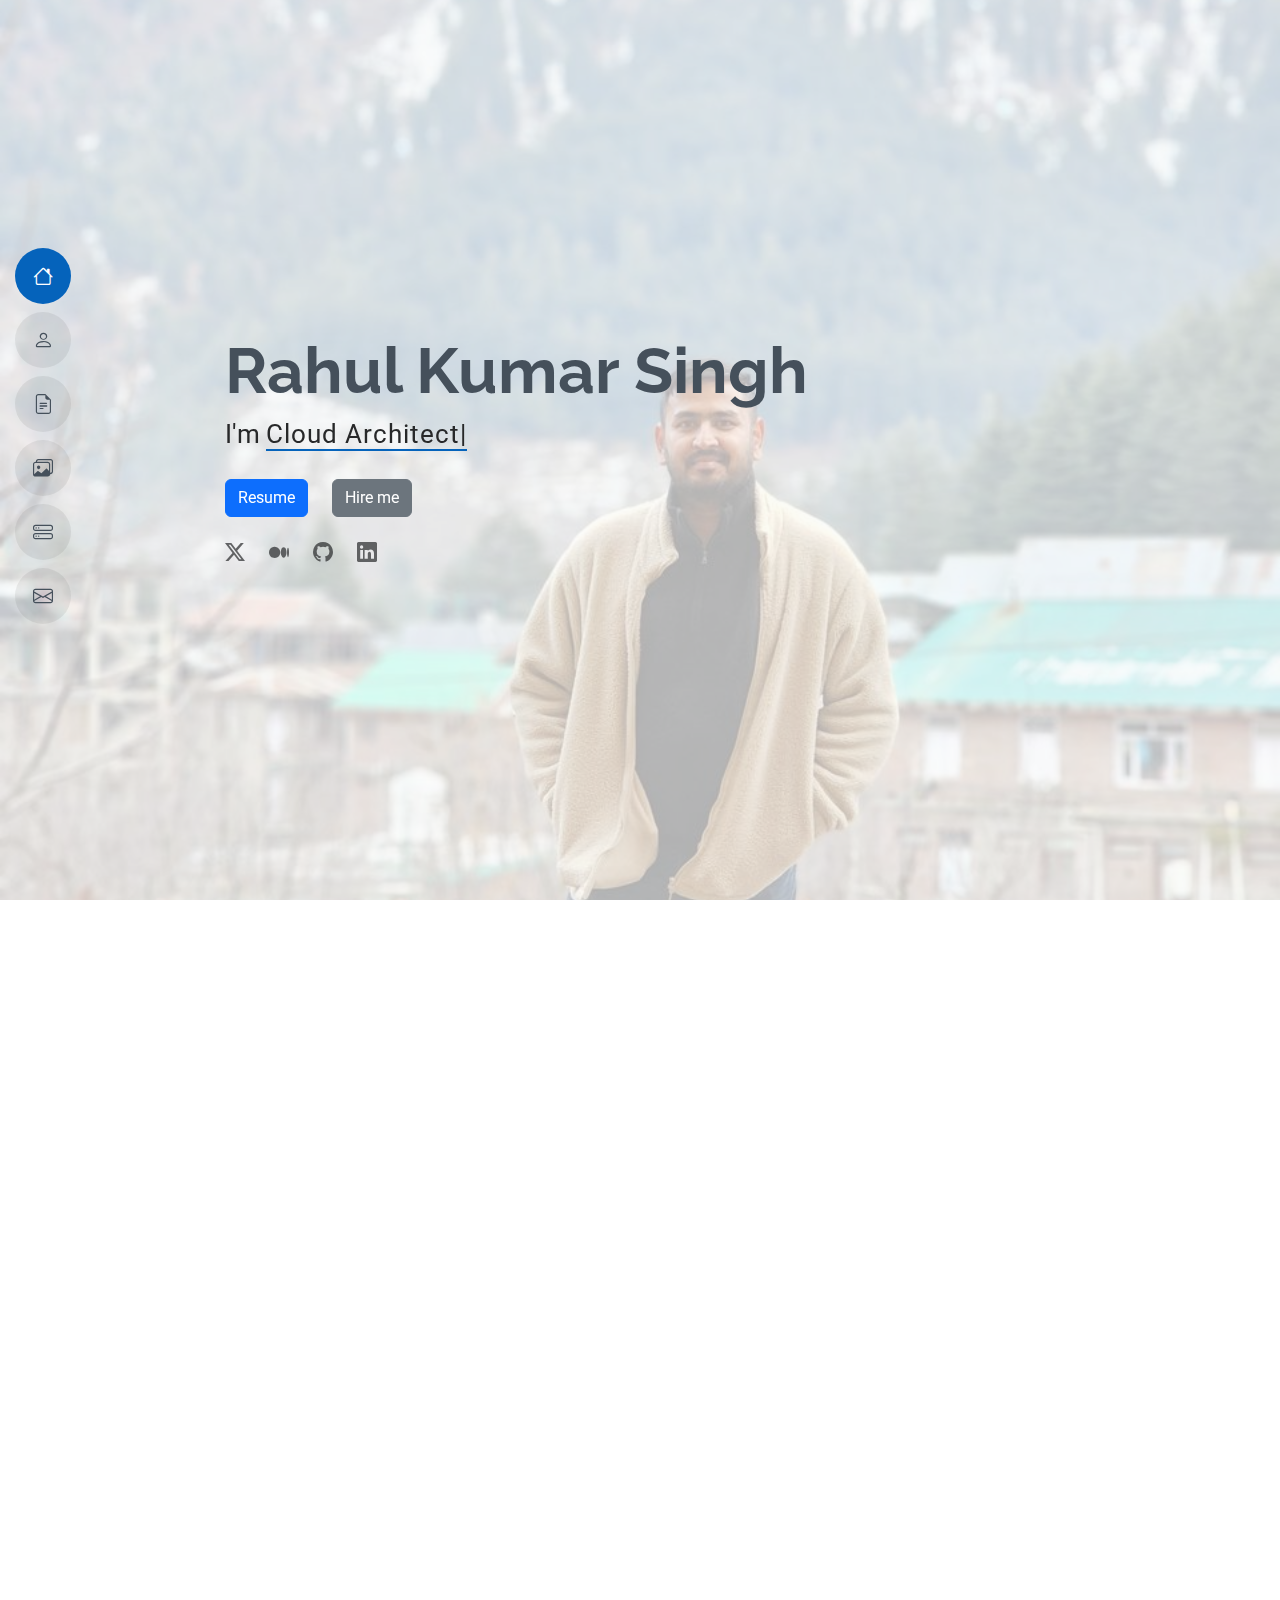
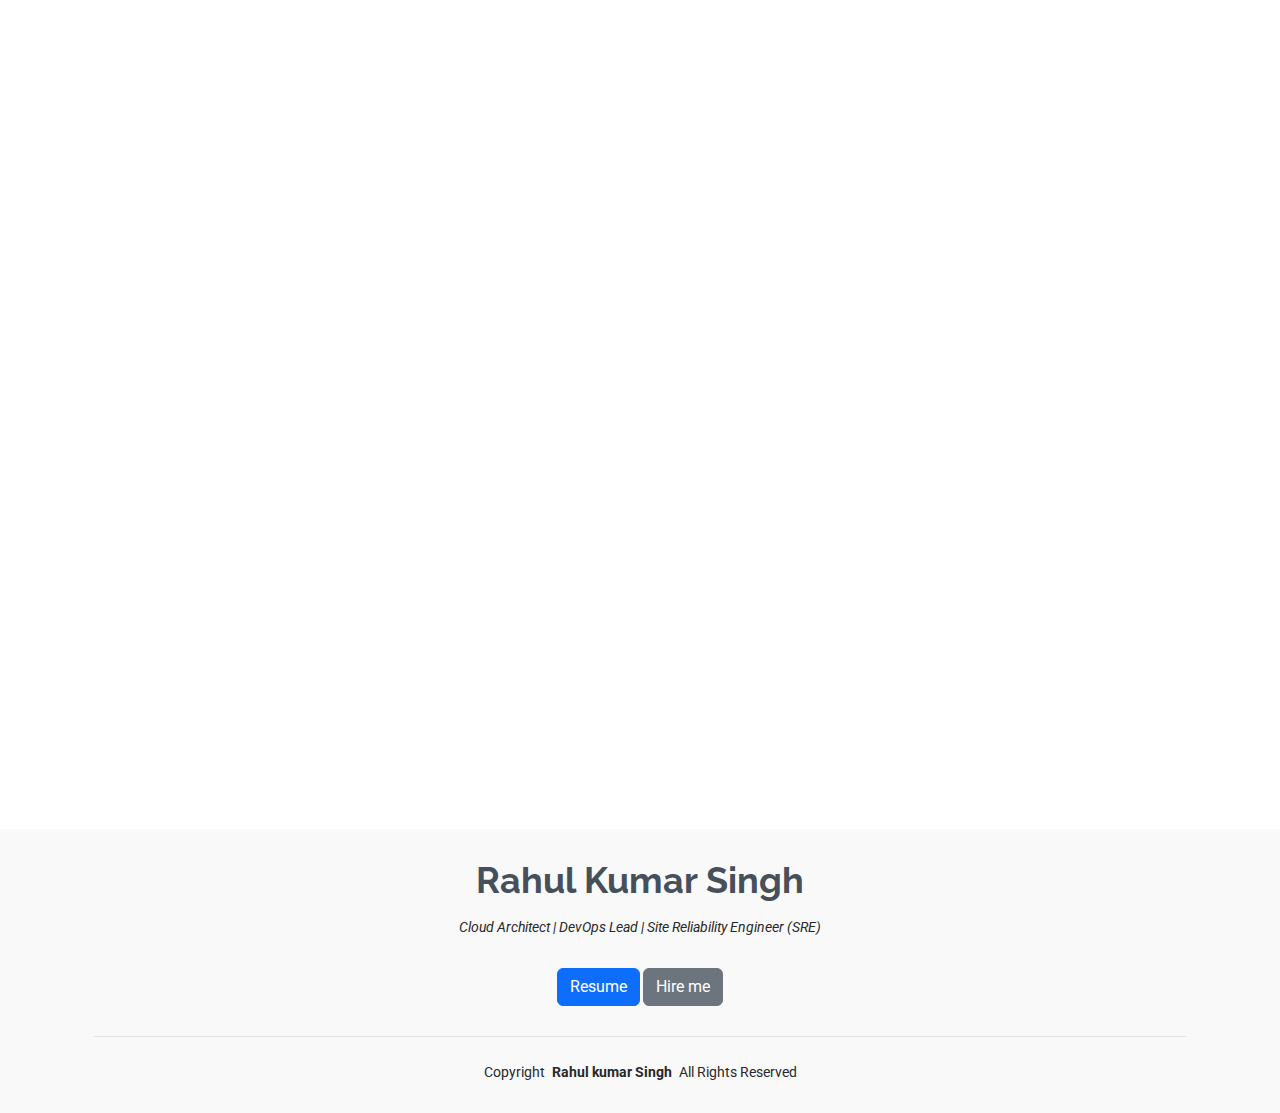
==== index.html @ 4ca7343c "updated the wallpaper picture" ====
<!DOCTYPE html>
<html lang="en">

<head>
  <meta charset="utf-8">
  <meta content="width=device-width, initial-scale=1.0" name="viewport">
  <title>Rahul Kumar Singh</title>
  <meta content="" name="description">
  <meta content="" name="keywords">

  <!-- Favicons -->
  <link href="assets/img/favicon.png" rel="icon">
  <link href="assets/img/apple-touch-icon.png" rel="apple-touch-icon">

  <!-- Fonts -->
  <link href="https://fonts.googleapis.com" rel="preconnect">
  <link href="https://fonts.gstatic.com" rel="preconnect" crossorigin>
  <link href="https://fonts.googleapis.com/css2?family=Roboto:ital,wght@0,100;0,300;0,400;0,500;0,700;0,900;1,100;1,300;1,400;1,500;1,700;1,900&family=Poppins:ital,wght@0,100;0,200;0,300;0,400;0,500;0,600;0,700;0,800;0,900;1,100;1,200;1,300;1,400;1,500;1,600;1,700;1,800;1,900&family=Raleway:ital,wght@0,100;0,200;0,300;0,400;0,500;0,600;0,700;0,800;0,900;1,100;1,200;1,300;1,400;1,500;1,600;1,700;1,800;1,900&display=swap" rel="stylesheet">

  <!-- Vendor CSS Files -->
  <link href="assets/vendor/bootstrap/css/bootstrap.min.css" rel="stylesheet">
  <link href="assets/vendor/bootstrap-icons/bootstrap-icons.css" rel="stylesheet">
  <link href="assets/vendor/aos/aos.css" rel="stylesheet">
  <link href="assets/vendor/glightbox/css/glightbox.min.css" rel="stylesheet">
  <link href="assets/vendor/swiper/swiper-bundle.min.css" rel="stylesheet">

  <!-- Main CSS File -->
  <link href="assets/css/main.css" rel="stylesheet">

  <!-- =======================================================
  * Template Name: MyResume
  * Template URL: https://bootstrapmade.com/free-html-bootstrap-template-my-resume/
  * Updated: Jun 29 2024 with Bootstrap v5.3.3
  * Author: BootstrapMade.com
  * License: https://bootstrapmade.com/license/
  ======================================================== -->
</head>

<body class="index-page">

  <header id="header" class="header d-flex flex-column justify-content-center">

    <i class="header-toggle d-xl-none bi bi-list"></i>

    <nav id="navmenu" class="navmenu">
      <ul>
        <li><a href="#hero" class="active"><i class="bi bi-house navicon"></i><span>Home</span></a></li>
        <li><a href="#about"><i class="bi bi-person navicon"></i><span>About</span></a></li>
        <li><a href="#resume"><i class="bi bi-file-earmark-text navicon"></i><span>Resume</span></a></li>
        <li><a href="#portfolio"><i class="bi bi-images navicon"></i><span>Portfolio</span></a></li>
        <li><a href="#services"><i class="bi bi-hdd-stack navicon"></i><span>Services</span></a></li>
        <li><a href="#contact"><i class="bi bi-envelope navicon"></i><span>Contact</span></a></li>
      </ul>
    </nav>

  </header>

  <main class="main">

    <!-- Hero Section -->
    <section id="hero" class="hero section light-background">

      <img src="assets/img/mountain_rahul.jpeg" alt="">

      <div class="container" data-aos="zoom-out">
        <div class="row justify-content-center">
          <div class="col-lg-9">
            <h2>Rahul Kumar Singh</h2>
            <p>I'm <span class="typed" data-typed-items="Cloud Architect, DevOps Lead, Site Reliability Engineer (SRE)">Cloud Architect</span><span class="typed-cursor typed-cursor--blink" aria-hidden="true"></span></p>
            <div class="social-links">
              <a href="#"><button type="button" class="btn btn-primary">Resume</button></a>
              <a href="#"><button type="button" class="btn btn-secondary">Hire me</button></a>
            </div>
            <div class="social-links">
              <a href="https://x.com/rahul_singh1807" target="_blank"><i class="bi bi-twitter-x"></i></a>
              <a href="https://medium.com/@rahulvatsya" target="_blank"><i class="bi bi-medium"></i></a>
              <a href="https://github.com/Rahulks1807" target="_blank"><i class="bi bi-github"></i></a>
              <a href="https://www.linkedin.com/in/rahulvatsya/" target="_blank"><i class="bi bi-linkedin"></i></a>
            </div>
          </div>
        </div>
      </div>

    </section><!-- /Hero Section -->

    <!-- About Section -->
    <section id="about" class="about section">

      <!-- Section Title -->
      <div class="container section-title" data-aos="fade-up">
        <h2>About</h2>
      </div><!-- End Section Title -->

      <div class="container" data-aos="fade-up" data-aos-delay="100">
        <div class="row gy-4 justify-content-center">
          <div class="col-lg-4">
            <img src="assets/img/professional_rahul.jpeg" class="img-fluid" alt="">
          </div>
          <div class="col-lg-8 content">
            <p class="fst-italic py-3 contentDiv">
              An 10+ year cloud infrastructure specialist passionate about architecting scalable, secure systems across AWS, GCP, and Azure. From automating multi-cloud deployments with Terraform to orchestrating Kubernetes migrations, I thrive on turning complex challenges into cost-optimized, high-availability solutions. Certified in Google Cloud and HashiCorp technologies, I bridge DevOps practices with business outcomes—whether slashing operational costs by 30% or mentoring teams to adopt SRE principles. Off the keyboard, I’m either trekking Himalayan trails or hunting for the perfect cup of masala chai.
            </p>
          </div>
        </div>

      </div>

    </section><!-- /About Section -->

    <!-- Skills Section -->
    <section id="skills" class="skills section">

      <!-- Section Title -->
      <div class="container section-title" data-aos="fade-up">
        <h2>Skills</h2>
        <p>Necessitatibus eius consequatur ex aliquid fuga eum quidem sint consectetur velit</p>
      </div><!-- End Section Title -->

      <div class="container" data-aos="fade-up" data-aos-delay="100">

        <div class="row skills-content skills-animation">

          <div class="col-lg-6">

            <div class="progress">
              <span class="skill"><span>HTML</span> <i class="val">100%</i></span>
              <div class="progress-bar-wrap">
                <div class="progress-bar" role="progressbar" aria-valuenow="100" aria-valuemin="0" aria-valuemax="100"></div>
              </div>
            </div><!-- End Skills Item -->

            <div class="progress">
              <span class="skill"><span>CSS</span> <i class="val">90%</i></span>
              <div class="progress-bar-wrap">
                <div class="progress-bar" role="progressbar" aria-valuenow="90" aria-valuemin="0" aria-valuemax="100"></div>
              </div>
            </div><!-- End Skills Item -->

            <div class="progress">
              <span class="skill"><span>JavaScript</span> <i class="val">75%</i></span>
              <div class="progress-bar-wrap">
                <div class="progress-bar" role="progressbar" aria-valuenow="75" aria-valuemin="0" aria-valuemax="100"></div>
              </div>
            </div><!-- End Skills Item -->

          </div>

          <div class="col-lg-6">

            <div class="progress">
              <span class="skill"><span>PHP</span> <i class="val">80%</i></span>
              <div class="progress-bar-wrap">
                <div class="progress-bar" role="progressbar" aria-valuenow="80" aria-valuemin="0" aria-valuemax="100"></div>
              </div>
            </div><!-- End Skills Item -->

            <div class="progress">
              <span class="skill"><span>WordPress/CMS</span> <i class="val">90%</i></span>
              <div class="progress-bar-wrap">
                <div class="progress-bar" role="progressbar" aria-valuenow="90" aria-valuemin="0" aria-valuemax="100"></div>
              </div>
            </div><!-- End Skills Item -->

            <div class="progress">
              <span class="skill"><span>Photoshop</span> <i class="val">55%</i></span>
              <div class="progress-bar-wrap">
                <div class="progress-bar" role="progressbar" aria-valuenow="55" aria-valuemin="0" aria-valuemax="100"></div>
              </div>
            </div><!-- End Skills Item -->

          </div>

        </div>

      </div>

    </section><!-- /Skills Section -->

    <!-- Portfolio Section -->
    <section id="portfolio" class="portfolio section">

      <!-- Section Title -->
      <div class="container section-title" data-aos="fade-up">
        <h2>Portfolio</h2>
        <p>Magnam dolores commodi suscipit. Necessitatibus eius consequatur ex aliquid fuga eum quidem. Sit sint consectetur velit. Quisquam quos quisquam cupiditate. Et nemo qui impedit suscipit alias ea. Quia fugiat sit in iste officiis commodi quidem hic quas.</p>
      </div><!-- End Section Title -->

      <div class="container">

        <div class="isotope-layout" data-default-filter="*" data-layout="masonry" data-sort="original-order">

          <ul class="portfolio-filters isotope-filters" data-aos="fade-up" data-aos-delay="100">
            <li data-filter="*" class="filter-active">All</li>
            <li data-filter=".filter-app">Blogs</li>
            <li data-filter=".filter-product">Collaboration Blogs</li>
            <li data-filter=".filter-branding">Public Speaking</li>
            <li data-filter=".filter-branding">Certifications</li>
          </ul><!-- End Portfolio Filters -->

          <div class="row gy-4 isotope-container" data-aos="fade-up" data-aos-delay="200">

            <div class="col-lg-4 col-md-6 portfolio-item isotope-item filter-app">
              <img src="assets/img/masonry-portfolio/masonry-portfolio-1.jpg" class="img-fluid" alt="">
              <div class="portfolio-info">
                <h4>App 1</h4>
                <p>Lorem ipsum, dolor sit</p>
                <a href="assets/img/masonry-portfolio/masonry-portfolio-1.jpg" title="App 1" data-gallery="portfolio-gallery-app" class="glightbox preview-link"><i class="bi bi-zoom-in"></i></a>
                <a href="portfolio-details.html" title="More Details" class="details-link"><i class="bi bi-link-45deg"></i></a>
              </div>
            </div><!-- End Portfolio Item -->

            <div class="col-lg-4 col-md-6 portfolio-item isotope-item filter-product">
              <img src="assets/img/masonry-portfolio/masonry-portfolio-2.jpg" class="img-fluid" alt="">
              <div class="portfolio-info">
                <h4>Product 1</h4>
                <p>Lorem ipsum, dolor sit</p>
                <a href="assets/img/masonry-portfolio/masonry-portfolio-2.jpg" title="Product 1" data-gallery="portfolio-gallery-product" class="glightbox preview-link"><i class="bi bi-zoom-in"></i></a>
                <a href="portfolio-details.html" title="More Details" class="details-link"><i class="bi bi-link-45deg"></i></a>
              </div>
            </div><!-- End Portfolio Item -->

            <div class="col-lg-4 col-md-6 portfolio-item isotope-item filter-branding">
              <img src="assets/img/masonry-portfolio/masonry-portfolio-3.jpg" class="img-fluid" alt="">
              <div class="portfolio-info">
                <h4>Branding 1</h4>
                <p>Lorem ipsum, dolor sit</p>
                <a href="assets/img/masonry-portfolio/masonry-portfolio-3.jpg" title="Branding 1" data-gallery="portfolio-gallery-branding" class="glightbox preview-link"><i class="bi bi-zoom-in"></i></a>
                <a href="portfolio-details.html" title="More Details" class="details-link"><i class="bi bi-link-45deg"></i></a>
              </div>
            </div><!-- End Portfolio Item -->

            <div class="col-lg-4 col-md-6 portfolio-item isotope-item filter-app">
              <img src="assets/img/masonry-portfolio/masonry-portfolio-4.jpg" class="img-fluid" alt="">
              <div class="portfolio-info">
                <h4>App 2</h4>
                <p>Lorem ipsum, dolor sit</p>
                <a href="assets/img/masonry-portfolio/masonry-portfolio-4.jpg" title="App 2" data-gallery="portfolio-gallery-app" class="glightbox preview-link"><i class="bi bi-zoom-in"></i></a>
                <a href="portfolio-details.html" title="More Details" class="details-link"><i class="bi bi-link-45deg"></i></a>
              </div>
            </div><!-- End Portfolio Item -->

            <div class="col-lg-4 col-md-6 portfolio-item isotope-item filter-product">
              <img src="assets/img/masonry-portfolio/masonry-portfolio-5.jpg" class="img-fluid" alt="">
              <div class="portfolio-info">
                <h4>Product 2</h4>
                <p>Lorem ipsum, dolor sit</p>
                <a href="assets/img/masonry-portfolio/masonry-portfolio-5.jpg" title="Product 2" data-gallery="portfolio-gallery-product" class="glightbox preview-link"><i class="bi bi-zoom-in"></i></a>
                <a href="portfolio-details.html" title="More Details" class="details-link"><i class="bi bi-link-45deg"></i></a>
              </div>
            </div><!-- End Portfolio Item -->

            <div class="col-lg-4 col-md-6 portfolio-item isotope-item filter-branding">
              <img src="assets/img/masonry-portfolio/masonry-portfolio-6.jpg" class="img-fluid" alt="">
              <div class="portfolio-info">
                <h4>Branding 2</h4>
                <p>Lorem ipsum, dolor sit</p>
                <a href="assets/img/masonry-portfolio/masonry-portfolio-6.jpg" title="Branding 2" data-gallery="portfolio-gallery-branding" class="glightbox preview-link"><i class="bi bi-zoom-in"></i></a>
                <a href="portfolio-details.html" title="More Details" class="details-link"><i class="bi bi-link-45deg"></i></a>
              </div>
            </div><!-- End Portfolio Item -->

            <div class="col-lg-4 col-md-6 portfolio-item isotope-item filter-app">
              <img src="assets/img/masonry-portfolio/masonry-portfolio-7.jpg" class="img-fluid" alt="">
              <div class="portfolio-info">
                <h4>App 3</h4>
                <p>Lorem ipsum, dolor sit</p>
                <a href="assets/img/masonry-portfolio/masonry-portfolio-7.jpg" title="App 3" data-gallery="portfolio-gallery-app" class="glightbox preview-link"><i class="bi bi-zoom-in"></i></a>
                <a href="portfolio-details.html" title="More Details" class="details-link"><i class="bi bi-link-45deg"></i></a>
              </div>
            </div><!-- End Portfolio Item -->

            <div class="col-lg-4 col-md-6 portfolio-item isotope-item filter-product">
              <img src="assets/img/masonry-portfolio/masonry-portfolio-8.jpg" class="img-fluid" alt="">
              <div class="portfolio-info">
                <h4>Product 3</h4>
                <p>Lorem ipsum, dolor sit</p>
                <a href="assets/img/masonry-portfolio/masonry-portfolio-8.jpg" title="Product 3" data-gallery="portfolio-gallery-product" class="glightbox preview-link"><i class="bi bi-zoom-in"></i></a>
                <a href="portfolio-details.html" title="More Details" class="details-link"><i class="bi bi-link-45deg"></i></a>
              </div>
            </div><!-- End Portfolio Item -->

            <div class="col-lg-4 col-md-6 portfolio-item isotope-item filter-branding">
              <img src="assets/img/masonry-portfolio/masonry-portfolio-9.jpg" class="img-fluid" alt="">
              <div class="portfolio-info">
                <h4>Branding 3</h4>
                <p>Lorem ipsum, dolor sit</p>
                <a href="assets/img/masonry-portfolio/masonry-portfolio-9.jpg" title="Branding 2" data-gallery="portfolio-gallery-branding" class="glightbox preview-link"><i class="bi bi-zoom-in"></i></a>
                <a href="portfolio-details.html" title="More Details" class="details-link"><i class="bi bi-link-45deg"></i></a>
              </div>
            </div><!-- End Portfolio Item -->

          </div><!-- End Portfolio Container -->

        </div>

      </div>

    </section><!-- /Portfolio Section -->

    <!-- Services Section -->
    <section id="services" class="services section">

      <!-- Section Title -->
      <div class="container section-title" data-aos="fade-up">
        <h2>Services</h2>
        <p>Magnam dolores commodi suscipit. Necessitatibus eius consequatur ex aliquid fuga eum quidem. Sit sint consectetur velit. Quisquam quos quisquam cupiditate. Et nemo qui impedit suscipit alias ea. Quia fugiat sit in iste officiis commodi quidem hic quas.</p>
      </div><!-- End Section Title -->

      <div class="container">

        <div class="row gy-4">

          <div class="col-lg-4 col-md-6" data-aos="fade-up" data-aos-delay="100">
            <div class="service-item item-cyan position-relative">
              <div class="icon">
                <svg width="100" height="100" viewBox="0 0 600 600" xmlns="http://www.w3.org/2000/svg">
                  <path stroke="none" stroke-width="0" fill="#f5f5f5" d="M300,521.0016835830174C376.1290562159157,517.8887921683347,466.0731472004068,529.7835943286574,510.70327084640275,468.03025145048787C554.3714126377745,407.6079735673963,508.03601936045806,328.9844924480964,491.2728898941984,256.3432110539036C474.5976632858925,184.082847569629,479.9380746630129,96.60480741107993,416.23090153303,58.64404602377083C348.86323505073057,18.502131276798302,261.93793281208167,40.57373210992963,193.5410806939664,78.93577620505333C130.42746243093433,114.334589627462,98.30271207620316,179.96522072025542,76.75703585869454,249.04625023123273C51.97151888228291,328.5150500222984,13.704378332031375,421.85034740162234,66.52175969318436,486.19268352777647C119.04800174914682,550.1803526380478,217.28368757567262,524.383925680826,300,521.0016835830174"></path>
                </svg>
                <i class="bi bi-activity"></i>
              </div>
              <a href="#" class="stretched-link">
                <h3>Cloud Architecture Design</h3>
              </a>
              <p>Design scalable, secure, and cost-efficient solutions on AWS, GCP, and Azure. From high- availability systems to hybrid-cloud strategies, I align architecture with business goals.
              </p>
            </div>
          </div><!-- End Service Item -->

          <div class="col-lg-4 col-md-6" data-aos="fade-up" data-aos-delay="200">
            <div class="service-item item-orange position-relative">
              <div class="icon">
                <svg width="100" height="100" viewBox="0 0 600 600" xmlns="http://www.w3.org/2000/svg">
                  <path stroke="none" stroke-width="0" fill="#f5f5f5" d="M300,582.0697525312426C382.5290701553225,586.8405444964366,449.9789794690241,525.3245884688669,502.5850820975895,461.55621195738473C556.606425686781,396.0723002908107,615.8543463187945,314.28637112970534,586.6730223649479,234.56875336149918C558.9533121215079,158.8439757836574,454.9685369536778,164.00468322053177,381.49747125262974,130.76875717737553C312.15926192815925,99.40240125094834,248.97055460311594,18.661163978235184,179.8680185752513,50.54337015887873C110.5421016452524,82.52863877960104,119.82277516462835,180.83849132639028,109.12597500060166,256.43424936330496C100.08760227029461,320.3096726198365,92.17705696193138,384.0621239912766,124.79988738764834,439.7174275375508C164.83382741302287,508.01625554203684,220.96474134820875,577.5009287672846,300,582.0697525312426"></path>
                </svg>
                <i class="bi bi-broadcast"></i>
              </div>
              <a href="#" class="stretched-link">
                <h3>DevOps & Automation</h3>
              </a>
              <p>Build CI/CD pipelines, automate deployments with Jenkins/GitLab, and orchestrate Kubernetes clusters. Focus on accelerating releases while ensuring reliability.</p>
            </div>
          </div><!-- End Service Item -->

          <div class="col-lg-4 col-md-6" data-aos="fade-up" data-aos-delay="300">
            <div class="service-item item-teal position-relative">
              <div class="icon">
                <svg width="100" height="100" viewBox="0 0 600 600" xmlns="http://www.w3.org/2000/svg">
                  <path stroke="none" stroke-width="0" fill="#f5f5f5" d="M300,541.5067337569781C382.14930387511276,545.0595476570109,479.8736841581634,548.3450877840088,526.4010558755058,480.5488172755941C571.5218469581645,414.80211281144784,517.5187510058486,332.0715597781072,496.52539010469104,255.14436215662573C477.37192572678356,184.95920475031193,473.57363656557914,105.61284051026155,413.0603344069578,65.22779650032875C343.27470386102294,18.654635553484475,251.2091493199835,5.337323636656869,175.0934190732945,40.62881213300186C97.87086631185822,76.43348514350839,51.98124368387456,156.15599469081315,36.44837278890362,239.84606092416172C21.716077023791087,319.22268207091537,43.775223500013084,401.1760424656574,96.891909868211,461.97329694683043C147.22146801428983,519.5804099606455,223.5754009179313,538.201503339737,300,541.5067337569781"></path>
                </svg>
                <i class="bi bi-easel"></i>
              </div>
              <a href="#" class="stretched-link">
                <h3>Site Reliability Engineering (SRE)</h3>
              </a>
              <p>mplement monitoring (ELK, CloudWatch), automate incident response, and optimize performance for 99.99% uptime. Turn infrastructure into a self-healing asset.</p>
            </div>
          </div><!-- End Service Item -->

          <div class="col-lg-4 col-md-6" data-aos="fade-up" data-aos-delay="400">
            <div class="service-item item-red position-relative">
              <div class="icon">
                <svg width="100" height="100" viewBox="0 0 600 600" xmlns="http://www.w3.org/2000/svg">
                  <path stroke="none" stroke-width="0" fill="#f5f5f5" d="M300,503.46388370962813C374.79870501325706,506.71871716319447,464.8034551963731,527.1746412648533,510.4981551193396,467.86667711651364C555.9287308511215,408.9015244558933,512.6030010748507,327.5744911775523,490.211057578863,256.5855673507754C471.097692560561,195.9906835881958,447.69079081568157,138.11976852964426,395.19560036434837,102.3242989838813C329.3053358748298,57.3949838291264,248.02791733380457,8.279543830951368,175.87071277845988,42.242879143198664C103.41431057327972,76.34704239035025,93.79494320519305,170.9812938413882,81.28167332365135,250.07896920659033C70.17666984294237,320.27484674793965,64.84698225790005,396.69656628748305,111.28512138212992,450.4950937839243C156.20124167950087,502.5303643271138,231.32542653798444,500.4755392045468,300,503.46388370962813"></path>
                </svg>
                <i class="bi bi-bounding-box-circles"></i>
              </div>
              <a href="#" class="stretched-link">
                <h3>Cloud Migration & Modernization</h3>
              </a>
              <p>Migrate legacy apps to cloud-native environments (EKS/GKE) with zero downtime. Containerize workloads and adopt microservices for future-proof scalability.</p>
              <a href="#" class="stretched-link"></a>
            </div>
          </div><!-- End Service Item -->

          <div class="col-lg-4 col-md-6" data-aos="fade-up" data-aos-delay="500">
            <div class="service-item item-indigo position-relative">
              <div class="icon">
                <svg width="100" height="100" viewBox="0 0 600 600" xmlns="http://www.w3.org/2000/svg">
                  <path stroke="none" stroke-width="0" fill="#f5f5f5" d="M300,532.3542879108572C369.38199826031484,532.3153073249985,429.10787420159085,491.63046689027357,474.5244479745417,439.17860296908856C522.8885846962883,383.3225815378663,569.1668002868075,314.3205725914397,550.7432151929288,242.7694973846089C532.6665558377875,172.5657663291529,456.2379748765914,142.6223662098291,390.3689995646985,112.34683881706744C326.66090330228417,83.06452184765237,258.84405631176094,53.51806209861945,193.32584062364296,78.48882559362697C121.61183558270385,105.82097193414197,62.805066853699245,167.19869350419734,48.57481801355237,242.6138429142374C34.843463184063346,315.3850353017275,76.69343916112496,383.4422959591041,125.22947124332185,439.3748458443577C170.7312796277747,491.8107796887764,230.57421082200815,532.3932930995766,300,532.3542879108572"></path>
                </svg>
                <i class="bi bi-calendar4-week icon"></i>
              </div>
              <a href="#" class="stretched-link">
                <h3>Infrastructure as Code (IaC)</h3>
              </a>
              <p>Automate cloud provisioning using Terraform and CloudFormation. Ensure consistency, version control, and auditability across multi-cloud environments.</p>
              <a href="#" class="stretched-link"></a>
            </div>
          </div><!-- End Service Item -->
          <div class="col-lg-4 col-md-6" data-aos="fade-up" data-aos-delay="600">
            <div class="service-item item-pink position-relative">
              <div class="icon">
                <svg width="100" height="100" viewBox="0 0 600 600" xmlns="http://www.w3.org/2000/svg">
                  <path stroke="none" stroke-width="0" fill="#f5f5f5" d="M300,566.797414625762C385.7384707136149,576.1784315230908,478.7894351017131,552.8928747891023,531.9192734346935,484.94944893311C584.6109503024035,417.5663521118492,582.489472248146,322.67544863468447,553.9536738515405,242.03673114598146C529.1557734026468,171.96086150256528,465.24506316201064,127.66468636344209,395.9583748389544,100.7403814666027C334.2173773831606,76.7482773500951,269.4350130405921,84.62216499799875,207.1952322260088,107.2889140133804C132.92018162631612,134.33871894543012,41.79353780512637,160.00259165414826,22.644507872594943,236.69541883565114C3.319112789854554,314.0945973066697,72.72355303640163,379.243833228382,124.04198916343866,440.3218312028393C172.9286146004772,498.5055451809895,224.45579914871206,558.5317968840102,300,566.797414625762"></path>
                </svg>
                <i class="bi bi-chat-square-text"></i>
              </div>
              <a href="#" class="stretched-link">
                <h3>Cloud Cost Optimization</h3>
              </a>
              <p>Audit spending, rightsize resources, and implement auto-scaling policies. Slash cloud bills without compromising performance.</p>
              <a href="#" class="stretched-link"></a>
            </div>
          </div><!-- End Service Item -->
          <div class="col-lg-4 col-md-6" data-aos="fade-up" data-aos-delay="600">
            <div class="service-item item-pink position-relative">
              <div class="icon">
                <svg width="100" height="100" viewBox="0 0 600 600" xmlns="http://www.w3.org/2000/svg">
                  <path stroke="none" stroke-width="0" fill="#f5f5f5" d="M300,566.797414625762C385.7384707136149,576.1784315230908,478.7894351017131,552.8928747891023,531.9192734346935,484.94944893311C584.6109503024035,417.5663521118492,582.489472248146,322.67544863468447,553.9536738515405,242.03673114598146C529.1557734026468,171.96086150256528,465.24506316201064,127.66468636344209,395.9583748389544,100.7403814666027C334.2173773831606,76.7482773500951,269.4350130405921,84.62216499799875,207.1952322260088,107.2889140133804C132.92018162631612,134.33871894543012,41.79353780512637,160.00259165414826,22.644507872594943,236.69541883565114C3.319112789854554,314.0945973066697,72.72355303640163,379.243833228382,124.04198916343866,440.3218312028393C172.9286146004772,498.5055451809895,224.45579914871206,558.5317968840102,300,566.797414625762"></path>
                </svg>
                <i class="bi bi-chat-square-text"></i>
              </div>
              <a href="#" class="stretched-link">
                <h3>Security & Compliance</h3>
              </a>
              <p>Harden cloud environments with IAM policies, encryption, and tools like Vault. Align with GDPR, HIPAA, and industry-specific frameworks.</p>
              <a href="#" class="stretched-link"></a>
            </div>
          </div><!-- End Service Item -->
          <div class="col-lg-4 col-md-6" data-aos="fade-up" data-aos-delay="600">
            <div class="service-item item-pink position-relative">
              <div class="icon">
                <svg width="100" height="100" viewBox="0 0 600 600" xmlns="http://www.w3.org/2000/svg">
                  <path stroke="none" stroke-width="0" fill="#f5f5f5" d="M300,566.797414625762C385.7384707136149,576.1784315230908,478.7894351017131,552.8928747891023,531.9192734346935,484.94944893311C584.6109503024035,417.5663521118492,582.489472248146,322.67544863468447,553.9536738515405,242.03673114598146C529.1557734026468,171.96086150256528,465.24506316201064,127.66468636344209,395.9583748389544,100.7403814666027C334.2173773831606,76.7482773500951,269.4350130405921,84.62216499799875,207.1952322260088,107.2889140133804C132.92018162631612,134.33871894543012,41.79353780512637,160.00259165414826,22.644507872594943,236.69541883565114C3.319112789854554,314.0945973066697,72.72355303640163,379.243833228382,124.04198916343866,440.3218312028393C172.9286146004772,498.5055451809895,224.45579914871206,558.5317968840102,300,566.797414625762"></path>
                </svg>
                <i class="bi bi-chat-square-text"></i>
              </div>
              <a href="#" class="stretched-link">
                <h3>Technical Mentorship</h3>
              </a>
              <p>Train teams on DevOps practices, IaC, and SRE principles. Upskill engineers through hands-on workshops and real-world scenario coaching.</p>
              <a href="#" class="stretched-link"></a>
            </div>
          </div><!-- End Service Item -->
        </div>
      </div>
    </section><!-- /Services Section -->

    
    <!-- Contact Section -->
    <section id="contact" class="contact section">

      <!-- Section Title -->
      <div class="container section-title" data-aos="fade-up">
        <h2>Contact</h2>
        <p>Necessitatibus eius consequatur ex aliquid fuga eum quidem sint consectetur velit</p>
      </div><!-- End Section Title -->

      <div class="container" data-aos="fade" data-aos-delay="100">

        <div class="row gy-4">

          <div class="col-lg-4">
            <div class="info-item d-flex" data-aos="fade-up" data-aos-delay="200">
              <i class="bi bi-geo-alt flex-shrink-0"></i>
              <div>
                <h3>Address</h3>
                <p>A108 Adam Street, New York, NY 535022</p>
              </div>
            </div><!-- End Info Item -->

            <div class="info-item d-flex" data-aos="fade-up" data-aos-delay="300">
              <i class="bi bi-telephone flex-shrink-0"></i>
              <div>
                <h3>Call Us</h3>
                <p>+1 5589 55488 55</p>
              </div>
            </div><!-- End Info Item -->

            <div class="info-item d-flex" data-aos="fade-up" data-aos-delay="400">
              <i class="bi bi-envelope flex-shrink-0"></i>
              <div>
                <h3>Email Us</h3>
                <p>info@example.com</p>
              </div>
            </div><!-- End Info Item -->

          </div>

          <div class="col-lg-8">
            <form action="forms/contact.php" method="post" class="php-email-form" data-aos="fade-up" data-aos-delay="200">
              <div class="row gy-4">

                <div class="col-md-6">
                  <input type="text" name="name" class="form-control" placeholder="Your Name" required="">
                </div>

                <div class="col-md-6 ">
                  <input type="email" class="form-control" name="email" placeholder="Your Email" required="">
                </div>

                <div class="col-md-12">
                  <input type="text" class="form-control" name="subject" placeholder="Subject" required="">
                </div>

                <div class="col-md-12">
                  <textarea class="form-control" name="message" rows="6" placeholder="Message" required=""></textarea>
                </div>

                <div class="col-md-12 text-center">
                  <div class="loading">Loading</div>
                  <div class="error-message"></div>
                  <div class="sent-message">Your message has been sent. Thank you!</div>

                  <button type="submit">Send Message</button>
                </div>

              </div>
            </form>
          </div><!-- End Contact Form -->

        </div>

      </div>

    </section><!-- /Contact Section -->

  </main>

  <footer id="footer" class="footer position-relative light-background">
    <div class="container">
      <h3 class="sitename">Rahul Kumar Singh</h3>
      <p>Cloud Architect | DevOps Lead | Site Reliability Engineer (SRE)</p>
      <div class="social-links">
        <button type="button" class="btn btn-primary">Resume</button>
        <button type="button" class="btn btn-secondary">Hire me</button>
      </div>
      <div class="container">
        <div class="copyright">
          <span>Copyright</span> <strong class="px-1 sitename">Rahul kumar Singh</strong> <span>All Rights Reserved</span>
        </div>
      </div>
    </div>
  </footer>

  <!-- Scroll Top -->
  <a href="#" id="scroll-top" class="scroll-top d-flex align-items-center justify-content-center"><i class="bi bi-arrow-up-short"></i></a>

  <!-- Preloader -->
  <div id="preloader"></div>

  <!-- Vendor JS Files -->
  <script src="assets/vendor/bootstrap/js/bootstrap.bundle.min.js"></script>
  <script src="assets/vendor/php-email-form/validate.js"></script>
  <script src="assets/vendor/aos/aos.js"></script>
  <script src="assets/vendor/typed.js/typed.umd.js"></script>
  <script src="assets/vendor/purecounter/purecounter_vanilla.js"></script>
  <script src="assets/vendor/waypoints/noframework.waypoints.js"></script>
  <script src="assets/vendor/glightbox/js/glightbox.min.js"></script>
  <script src="assets/vendor/imagesloaded/imagesloaded.pkgd.min.js"></script>
  <script src="assets/vendor/isotope-layout/isotope.pkgd.min.js"></script>
  <script src="assets/vendor/swiper/swiper-bundle.min.js"></script>

  <!-- Main JS File -->
  <script src="assets/js/main.js"></script>

</body>

</html>
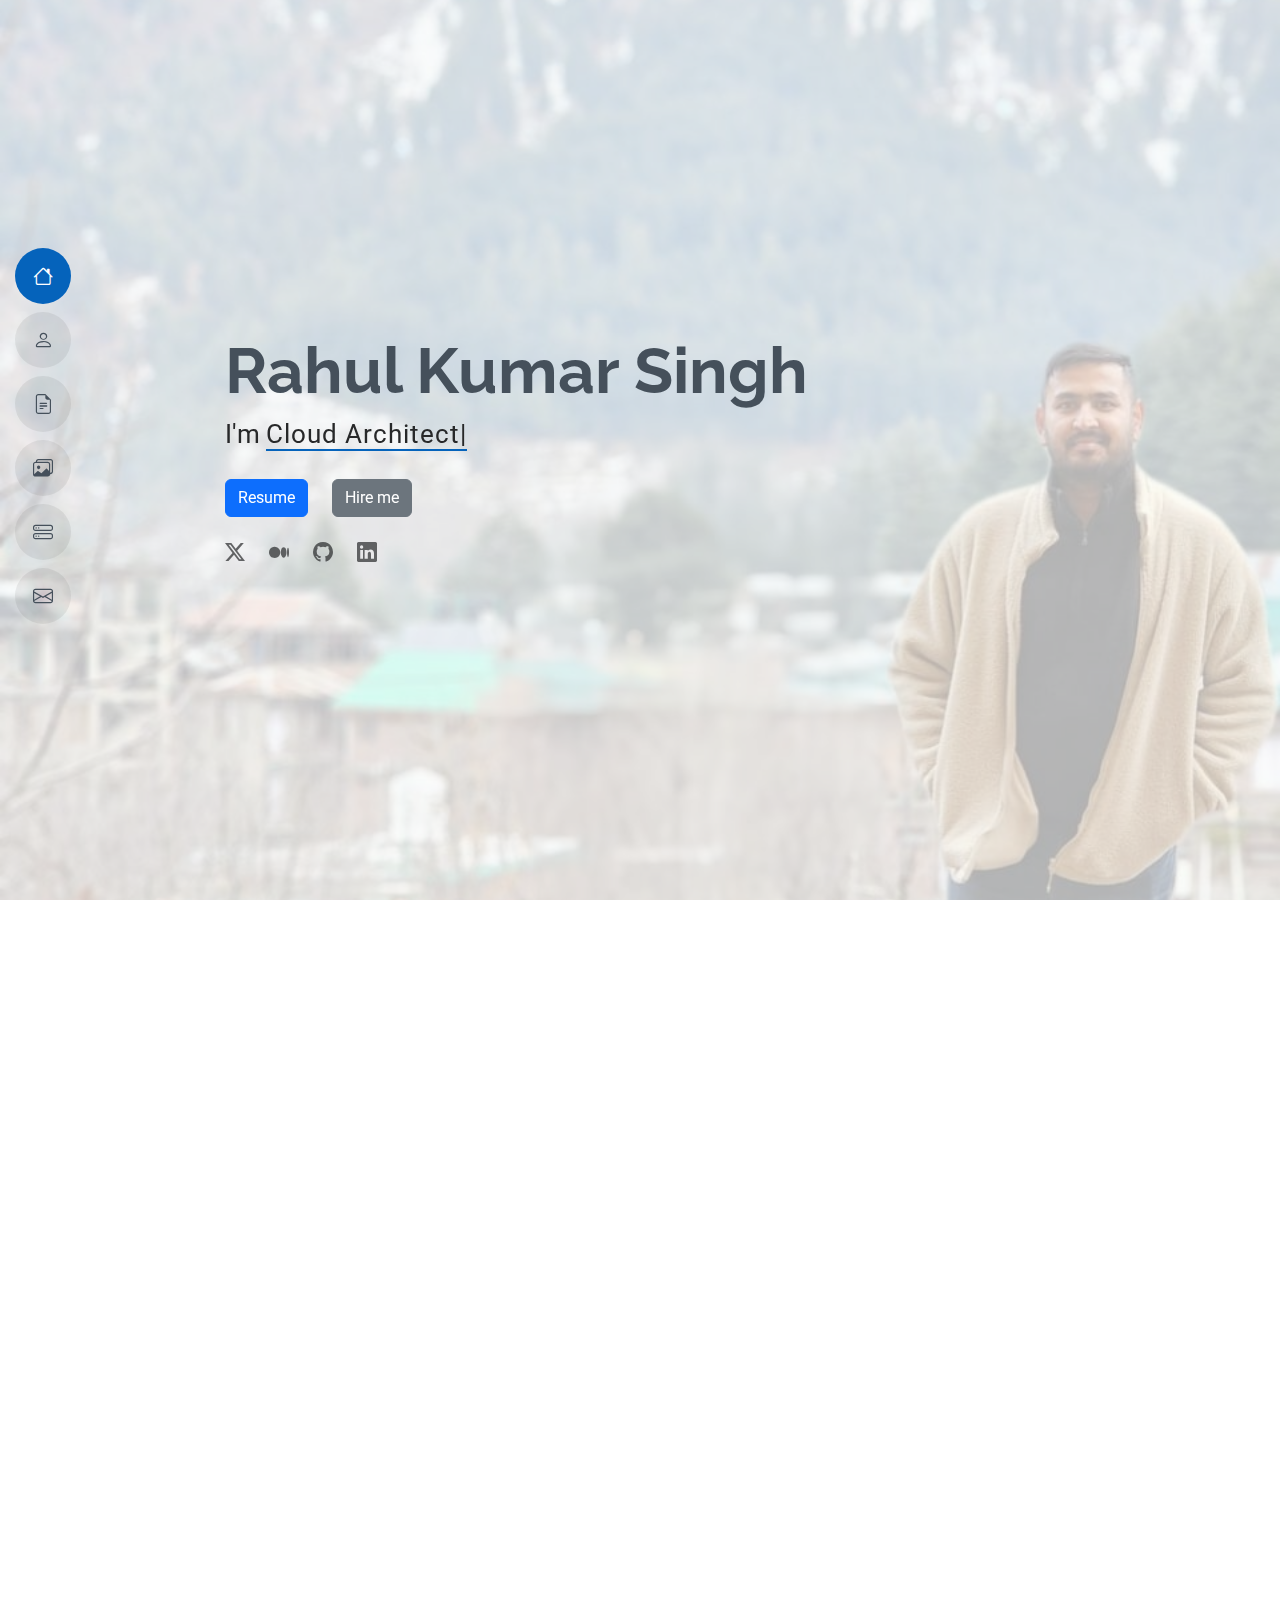
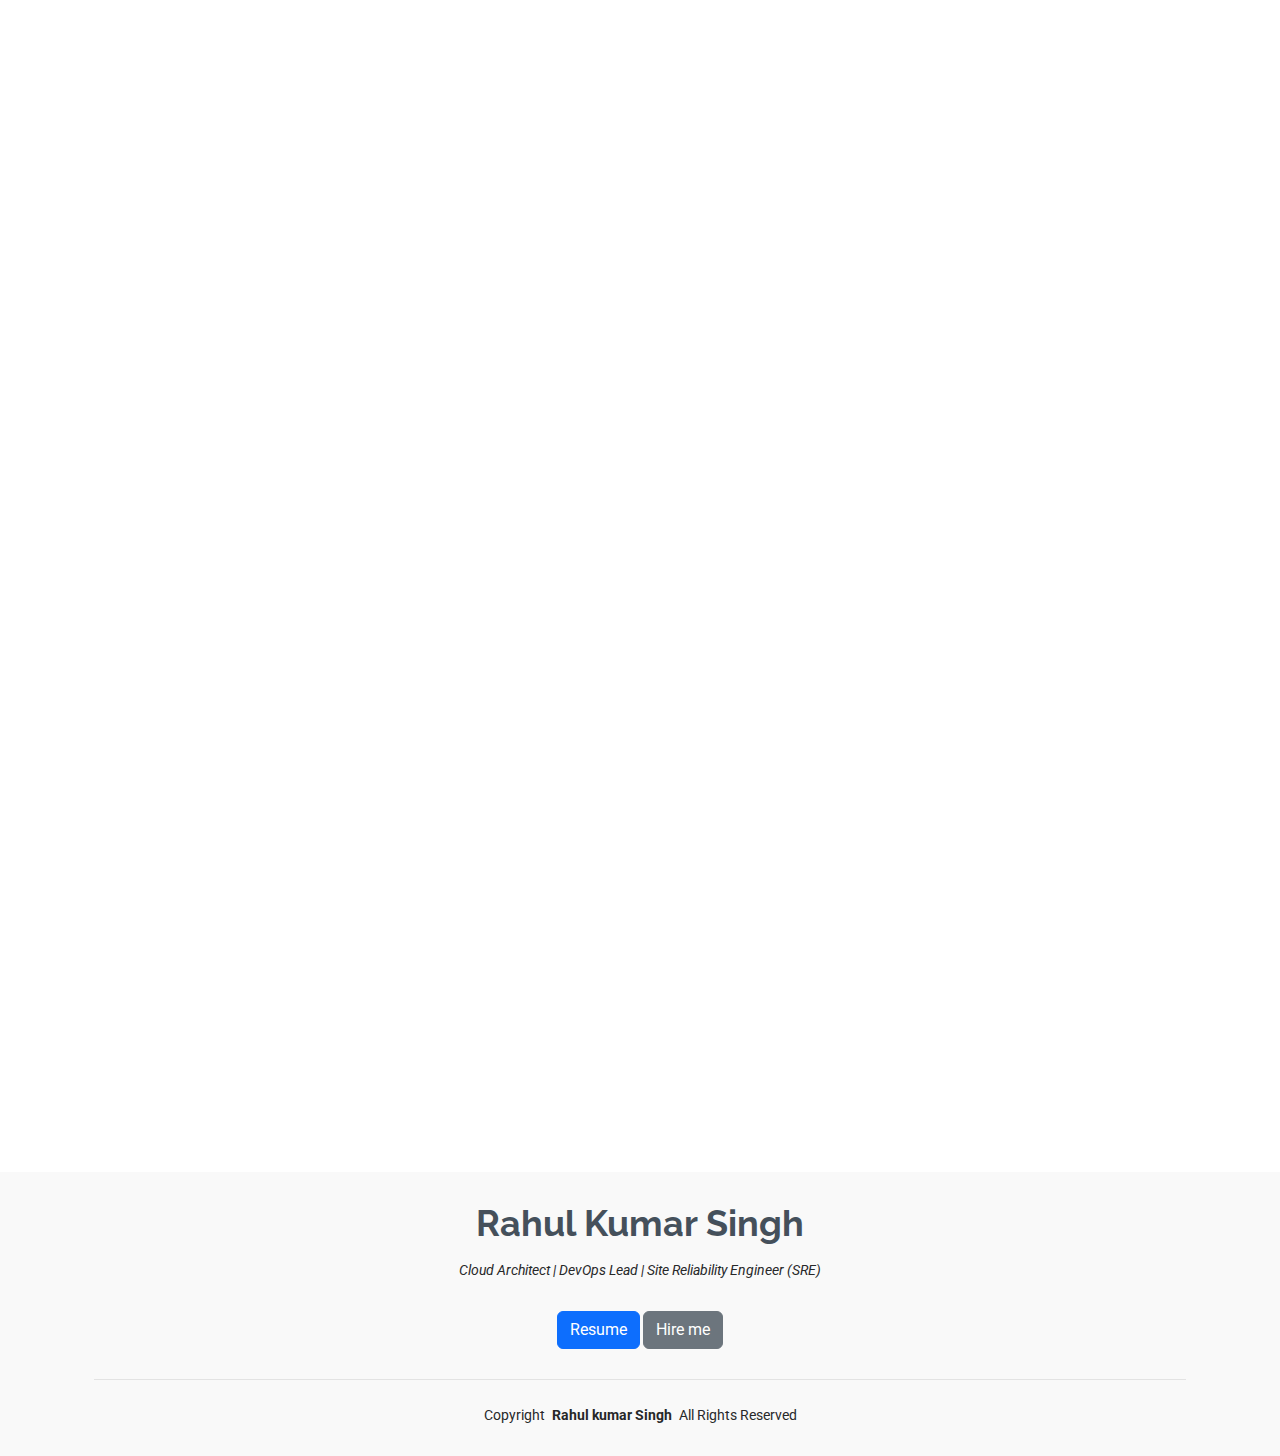
==== commit 24f9f8e7: "updated skills folder and changed wallpaper style" ====
--- a/index.html
+++ b/index.html
@@ -10,7 +10,7 @@
 
   <!-- Favicons -->
   <link href="assets/img/favicon.png" rel="icon">
-  <link href="assets/img/apple-touch-icon.png" rel="apple-touch-icon">
+  <link href="assets/img/mountain_rahul.jpeg" rel="rahul-portfolio-icon">
 
   <!-- Fonts -->
   <link href="https://fonts.googleapis.com" rel="preconnect">
@@ -60,7 +60,7 @@
     <!-- Hero Section -->
     <section id="hero" class="hero section light-background">
 
-      <img src="assets/img/mountain_rahul.jpeg" alt="">
+      <img src="assets/img/mountain_rahul_1.jpeg" alt="">
 
       <div class="container" data-aos="zoom-out">
         <div class="row justify-content-center">
@@ -113,60 +113,38 @@
       <!-- Section Title -->
       <div class="container section-title" data-aos="fade-up">
         <h2>Skills</h2>
-        <p>Necessitatibus eius consequatur ex aliquid fuga eum quidem sint consectetur velit</p>
+        <!-- <p>Necessitatibus eius consequatur ex aliquid fuga eum quidem sint consectetur velit</p> -->
       </div><!-- End Section Title -->
 
       <div class="container" data-aos="fade-up" data-aos-delay="100">
 
         <div class="row skills-content skills-animation">
 
-          <div class="col-lg-6">
-
-            <div class="progress">
-              <span class="skill"><span>HTML</span> <i class="val">100%</i></span>
-              <div class="progress-bar-wrap">
-                <div class="progress-bar" role="progressbar" aria-valuenow="100" aria-valuemin="0" aria-valuemax="100"></div>
-              </div>
-            </div><!-- End Skills Item -->
-
-            <div class="progress">
-              <span class="skill"><span>CSS</span> <i class="val">90%</i></span>
-              <div class="progress-bar-wrap">
-                <div class="progress-bar" role="progressbar" aria-valuenow="90" aria-valuemin="0" aria-valuemax="100"></div>
-              </div>
-            </div><!-- End Skills Item -->
-
-            <div class="progress">
-              <span class="skill"><span>JavaScript</span> <i class="val">75%</i></span>
-              <div class="progress-bar-wrap">
-                <div class="progress-bar" role="progressbar" aria-valuenow="75" aria-valuemin="0" aria-valuemax="100"></div>
-              </div>
-            </div><!-- End Skills Item -->
-
-          </div>
-
-          <div class="col-lg-6">
-
-            <div class="progress">
-              <span class="skill"><span>PHP</span> <i class="val">80%</i></span>
-              <div class="progress-bar-wrap">
-                <div class="progress-bar" role="progressbar" aria-valuenow="80" aria-valuemin="0" aria-valuemax="100"></div>
-              </div>
-            </div><!-- End Skills Item -->
-
-            <div class="progress">
-              <span class="skill"><span>WordPress/CMS</span> <i class="val">90%</i></span>
-              <div class="progress-bar-wrap">
-                <div class="progress-bar" role="progressbar" aria-valuenow="90" aria-valuemin="0" aria-valuemax="100"></div>
-              </div>
-            </div><!-- End Skills Item -->
-
-            <div class="progress">
-              <span class="skill"><span>Photoshop</span> <i class="val">55%</i></span>
-              <div class="progress-bar-wrap">
-                <div class="progress-bar" role="progressbar" aria-valuenow="55" aria-valuemin="0" aria-valuemax="100"></div>
-              </div>
-            </div><!-- End Skills Item -->
+          <div class="flex text-md-center hidden-sm-and-down xs12 sm10 md10 lg10">
+            <img src="assets/img/skills/google-cloud-1.svg" alt srcset class="img-fluid ma-2" style="max-width: 12vh;" hspace="15">
+            <img src="assets/img/skills/aws-logo.svg" alt srcset class="img-fluid ma-2" style="max-width: 12vh;" hspace="15">
+            <img src="assets/img/skills/azure-1.svg" alt srcset class="img-fluid ma-2" style="max-width: 12vh;" hspace="15">
+            <img src="assets/img/skills/Terraform-logo.svg" alt srcset class="img-fluid ma-2" style="max-width: 12vh;" hspace="15">
+            <img src="assets/img/skills/Vault_VerticalLogo_Color_RGB.svg" alt srcset class="img-fluid ma-2" style="max-width: 12vh;" hspace="15">
+            <img src="assets/img/skills/consul.png" alt srcset class="img-fluid ma-2" style="max-width: 12vh;" hspace="15">
+            <img src="assets/img/skills/bash-1.svg" alt srcset class="img-fluid ma-2" style="max-width: 12vh;" hspace="15">
+            <img src="assets/img/skills/python-5.svg" alt srcset class="img-fluid ma-2" style="max-width: 12vh;" hspace="15">
+            <img src="assets/img/skills/git.svg" alt srcset class="img-fluid ma-2" style="max-width: 12vh;" hspace="15">
+            <img src="assets/img/skills/gitlab-1.svg" alt srcset class="img-fluid ma-2" style="max-width: 12vh;" hspace="15">
+            <img src="assets/img/skills/1024px-MySQL.ff87215b43fd7292af172e2a5d9b844217262571.png" alt srcset class="img-fluid ma-2" style="max-width: 12vh;" hspace="15">
+            <img src="assets/img/skills/44036562.png" alt srcset class="img-fluid ma-2" style="max-width: 12vh;" hspace="15">
+            <img src="assets/img/skills/docker.svg" alt srcset class="img-fluid ma-2" style="max-width: 12vh;" hspace="15">
+            <img src="assets/img/skills/kubernets.svg" alt srcset class="img-fluid ma-2" style="max-width: 12vh;" hspace="15">       
+            <img src="assets/img/skills/sureline-logo.png" alt srcset class="img-fluid ma-2" style="max-width: 12vh;" hspace="15">
+            <img src="assets/img/skills/t-o-2@3x.png" alt srcset class="img-fluid ma-2" style="max-width: 12vh;" hspace="15">
+            <img src="assets/img/skills/jenkins-1.svg" alt srcset class="img-fluid ma-2" style="max-width: 12vh;" hspace="15">
+            <img src="assets/img/skills/argocd.png" alt srcset class="img-fluid ma-2" style="max-width: 12vh;" hspace="15">
+            <img src="assets/img/skills/fluxcd.png" alt srcset class="img-fluid ma-2" style="max-width: 12vh;" hspace="15">
+            <img src="assets/img/skills/spinnaker.jpeg" alt srcset class="img-fluid ma-2" style="max-width: 12vh;" hspace="15">
+            <img src="assets/img/skills/stackdriver-1.svg" alt srcset class="img-fluid ma-2" style="max-width: 12vh;" hspace="15">
+            <img src="assets/img/skills/elk.png" alt srcset class="img-fluid ma-2" style="max-width: 12vh;" hspace="15">
+            <img src="assets/img/skills/prometheus&grafana.png" alt srcset class="img-fluid ma-2" style="max-width: 12vh;" hspace="15">
+            <img src="assets/img/skills/dynatrace.png" alt srcset class="img-fluid ma-2" style="max-width: 12vh;" hspace="15">
 
           </div>
 
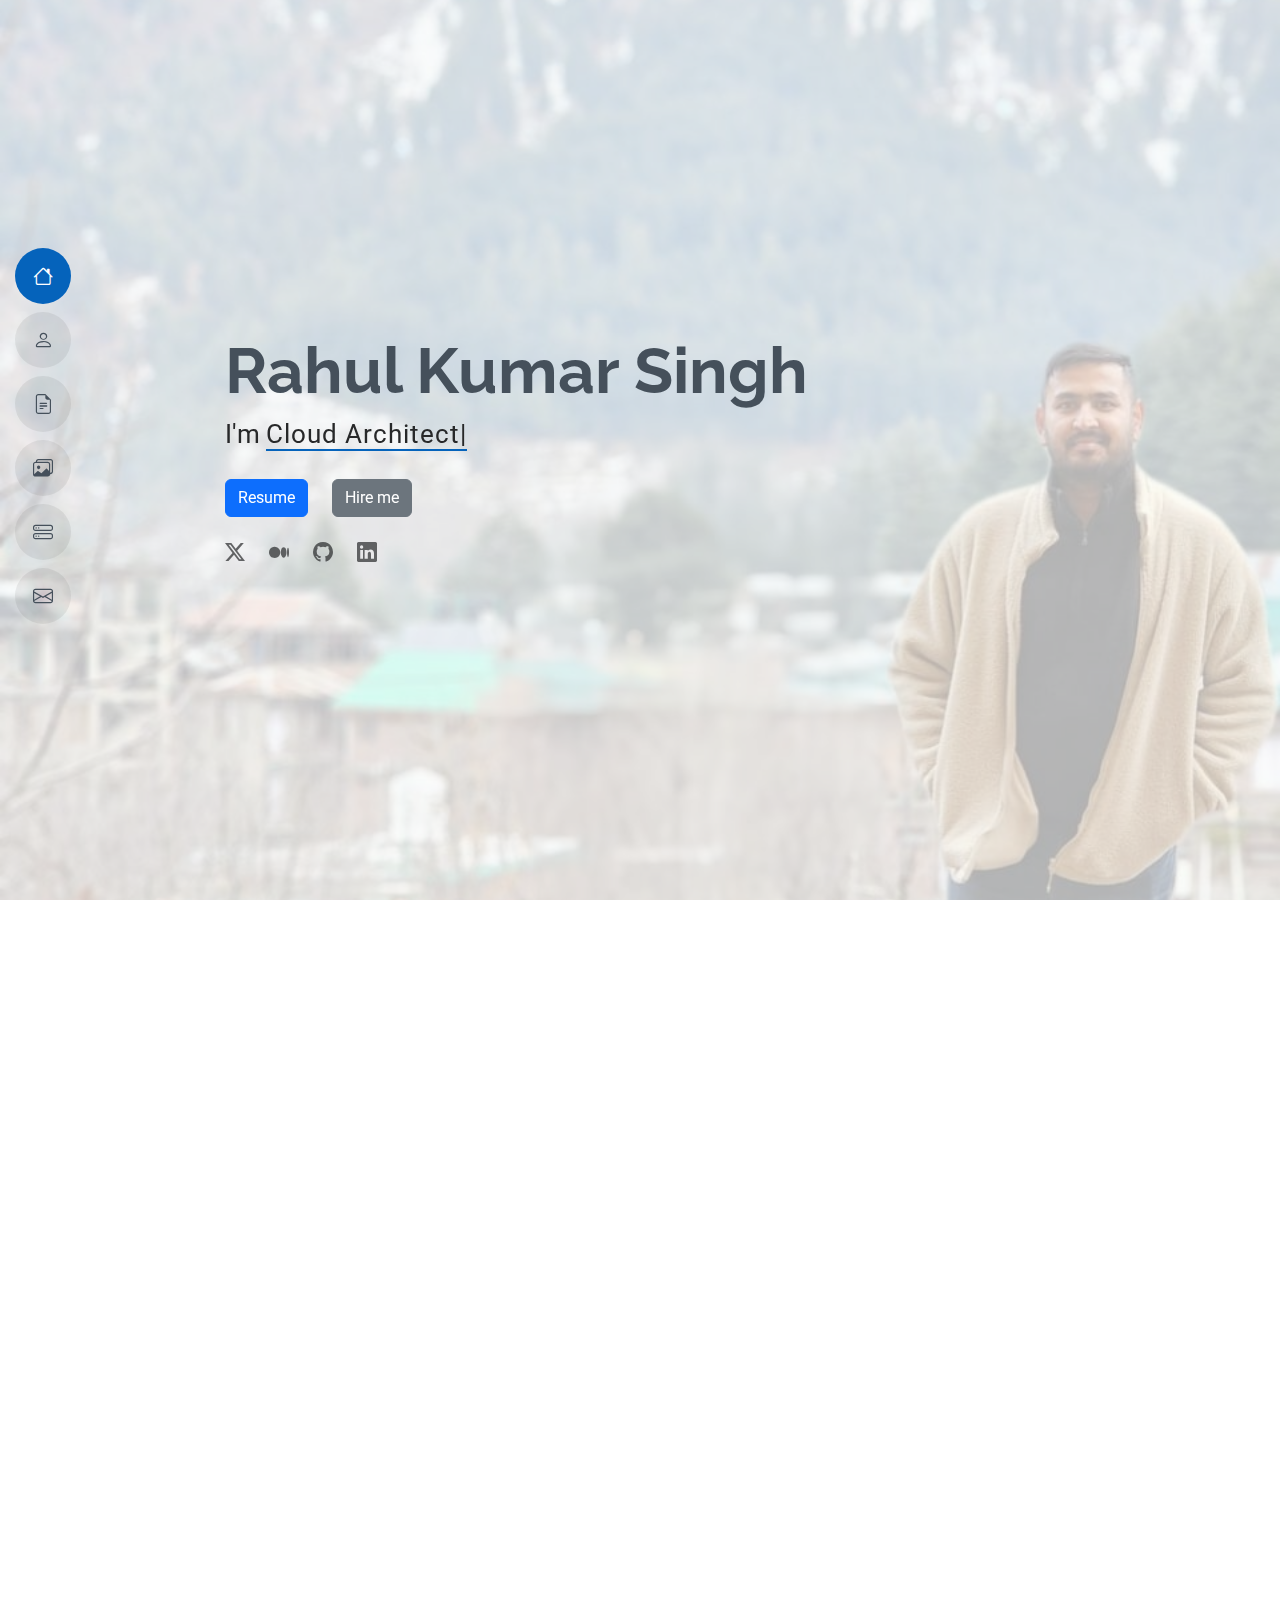
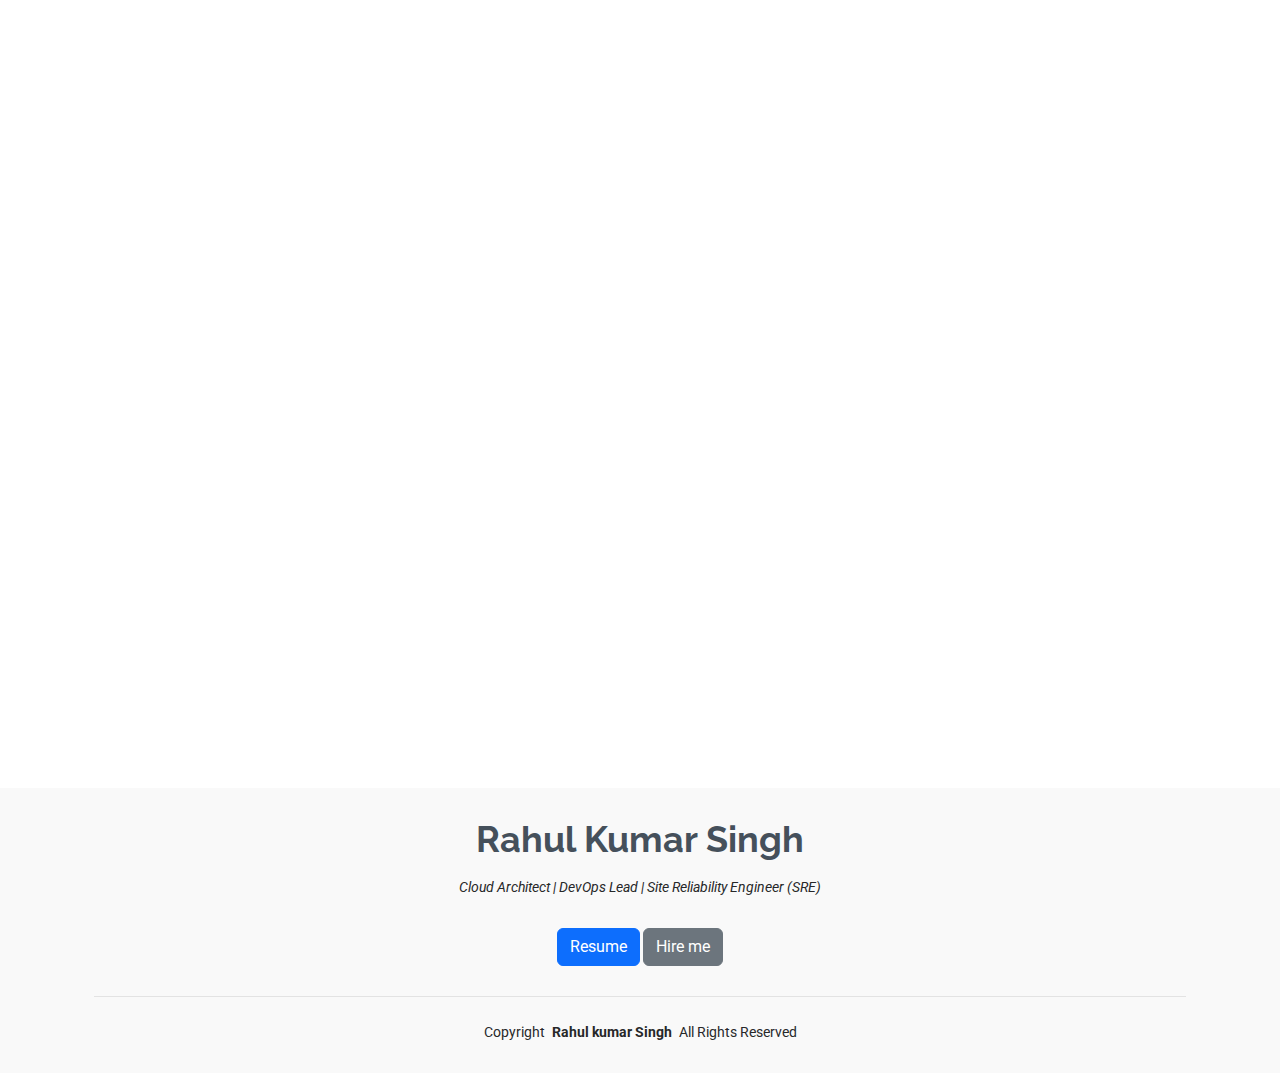
==== commit 761564cf: "added Iframe for youtube video support" ====
--- a/index.html
+++ b/index.html
@@ -9,7 +9,7 @@
   <meta content="" name="keywords">
 
   <!-- Favicons -->
-  <link href="assets/img/favicon.png" rel="icon">
+  <link href="assets/img/beach_rahul.jpeg" rel="icon">
   <link href="assets/img/mountain_rahul.jpeg" rel="rahul-portfolio-icon">
 
   <!-- Fonts -->
@@ -27,13 +27,6 @@
   <!-- Main CSS File -->
   <link href="assets/css/main.css" rel="stylesheet">
 
-  <!-- =======================================================
-  * Template Name: MyResume
-  * Template URL: https://bootstrapmade.com/free-html-bootstrap-template-my-resume/
-  * Updated: Jun 29 2024 with Bootstrap v5.3.3
-  * Author: BootstrapMade.com
-  * License: https://bootstrapmade.com/license/
-  ======================================================== -->
 </head>
 
 <body class="index-page">
@@ -160,7 +153,7 @@
       <!-- Section Title -->
       <div class="container section-title" data-aos="fade-up">
         <h2>Portfolio</h2>
-        <p>Magnam dolores commodi suscipit. Necessitatibus eius consequatur ex aliquid fuga eum quidem. Sit sint consectetur velit. Quisquam quos quisquam cupiditate. Et nemo qui impedit suscipit alias ea. Quia fugiat sit in iste officiis commodi quidem hic quas.</p>
+        <p>Dive into my work! Here you'll find my blog articles both individual and collaborative, videos of my public speaking appearances, and a showcase of my certifications.</p>
       </div><!-- End Section Title -->
 
       <div class="container">
@@ -169,65 +162,78 @@
 
           <ul class="portfolio-filters isotope-filters" data-aos="fade-up" data-aos-delay="100">
             <li data-filter="*" class="filter-active">All</li>
-            <li data-filter=".filter-app">Blogs</li>
-            <li data-filter=".filter-product">Collaboration Blogs</li>
-            <li data-filter=".filter-branding">Public Speaking</li>
-            <li data-filter=".filter-branding">Certifications</li>
+            <li data-filter=".filter-blog">Blogs</li>
+            <li data-filter=".filter-cblog">Collaboration Blogs</li>
+            <li data-filter=".filter-publicspeaking">Public Speaking</li>
+            <li data-filter=".filter-certifications">Certifications</li>
           </ul><!-- End Portfolio Filters -->
 
           <div class="row gy-4 isotope-container" data-aos="fade-up" data-aos-delay="200">
 
-            <div class="col-lg-4 col-md-6 portfolio-item isotope-item filter-app">
-              <img src="assets/img/masonry-portfolio/masonry-portfolio-1.jpg" class="img-fluid" alt="">
-              <div class="portfolio-info">
-                <h4>App 1</h4>
-                <p>Lorem ipsum, dolor sit</p>
-                <a href="assets/img/masonry-portfolio/masonry-portfolio-1.jpg" title="App 1" data-gallery="portfolio-gallery-app" class="glightbox preview-link"><i class="bi bi-zoom-in"></i></a>
-                <a href="portfolio-details.html" title="More Details" class="details-link"><i class="bi bi-link-45deg"></i></a>
-              </div>
-            </div><!-- End Portfolio Item -->
-
-            <div class="col-lg-4 col-md-6 portfolio-item isotope-item filter-product">
-              <img src="assets/img/masonry-portfolio/masonry-portfolio-2.jpg" class="img-fluid" alt="">
-              <div class="portfolio-info">
-                <h4>Product 1</h4>
-                <p>Lorem ipsum, dolor sit</p>
-                <a href="assets/img/masonry-portfolio/masonry-portfolio-2.jpg" title="Product 1" data-gallery="portfolio-gallery-product" class="glightbox preview-link"><i class="bi bi-zoom-in"></i></a>
-                <a href="portfolio-details.html" title="More Details" class="details-link"><i class="bi bi-link-45deg"></i></a>
-              </div>
-            </div><!-- End Portfolio Item -->
-
-            <div class="col-lg-4 col-md-6 portfolio-item isotope-item filter-branding">
-              <img src="assets/img/masonry-portfolio/masonry-portfolio-3.jpg" class="img-fluid" alt="">
-              <div class="portfolio-info">
-                <h4>Branding 1</h4>
-                <p>Lorem ipsum, dolor sit</p>
-                <a href="assets/img/masonry-portfolio/masonry-portfolio-3.jpg" title="Branding 1" data-gallery="portfolio-gallery-branding" class="glightbox preview-link"><i class="bi bi-zoom-in"></i></a>
-                <a href="portfolio-details.html" title="More Details" class="details-link"><i class="bi bi-link-45deg"></i></a>
-              </div>
-            </div><!-- End Portfolio Item -->
-
-            <div class="col-lg-4 col-md-6 portfolio-item isotope-item filter-app">
-              <img src="assets/img/masonry-portfolio/masonry-portfolio-4.jpg" class="img-fluid" alt="">
-              <div class="portfolio-info">
-                <h4>App 2</h4>
-                <p>Lorem ipsum, dolor sit</p>
-                <a href="assets/img/masonry-portfolio/masonry-portfolio-4.jpg" title="App 2" data-gallery="portfolio-gallery-app" class="glightbox preview-link"><i class="bi bi-zoom-in"></i></a>
-                <a href="portfolio-details.html" title="More Details" class="details-link"><i class="bi bi-link-45deg"></i></a>
-              </div>
-            </div><!-- End Portfolio Item -->
-
-            <div class="col-lg-4 col-md-6 portfolio-item isotope-item filter-product">
-              <img src="assets/img/masonry-portfolio/masonry-portfolio-5.jpg" class="img-fluid" alt="">
-              <div class="portfolio-info">
-                <h4>Product 2</h4>
-                <p>Lorem ipsum, dolor sit</p>
-                <a href="assets/img/masonry-portfolio/masonry-portfolio-5.jpg" title="Product 2" data-gallery="portfolio-gallery-product" class="glightbox preview-link"><i class="bi bi-zoom-in"></i></a>
-                <a href="portfolio-details.html" title="More Details" class="details-link"><i class="bi bi-link-45deg"></i></a>
-              </div>
-            </div><!-- End Portfolio Item -->
-
-            <div class="col-lg-4 col-md-6 portfolio-item isotope-item filter-branding">
+            <div class="col-lg-4 col-md-6 portfolio-item isotope-item filter-blog">
+              <img src="assets/img/blogs/generateterraformpython.webp" class="img-fluid" alt="">
+              <div class="portfolio-info">
+                <h6 class="content">Generate Terraform State & Code using Python & jinja2 templates</h6>
+                <a href="https://medium.com/@rahulvatsya/generate-terraform-state-code-using-python-jinja2-templates-dc5f6d30f7c5" target="_blank" class="btn btn-primary">Read More</a>
+              </div>
+            </div><!-- End Portfolio Item -->
+
+
+            <div class="col-lg-4 col-md-6 portfolio-item isotope-item filter-cblog">
+              <img src="assets/img/blogs/jenkins&spinnaker.webp" class="img-fluid" alt="">
+              <div class="portfolio-info">
+                <h6 class="content">Jenkins and Spinnaker in GCP: Married for 7 lives</h6>
+                <a href="https://medium.com/devops-dev/jenkins-and-spinnaker-in-gcp-married-for-7-lives-79ef1b230900" target="_blank" class="btn btn-primary">Read More</a>
+              </div>
+            </div><!-- End Portfolio Item -->
+
+            <!-- <div class="col-lg-4 col-md-6 portfolio-item isotope-item filter-publicspeaking">
+              <img src="assets/img/public-speaking/migration-ps.jpeg" class="img-fluid" alt="">
+              <div class="portfolio-info">
+                <h6 class="content">Cloud Migration: Easy or Big Mistake?</h6>
+                <a href="https://www.youtube.com/watch?v=WDGvcBhKtZo&list=PLjiOPWDKDXnV3M8taZBbqfRrVyVym87EQ&t=24199s" target="_blank" class="btn btn-primary">Watch Here</a>
+              </div>
+            </div>End Portfolio Item -->
+            <div class="col-lg-4 col-md-6 portfolio-item isotope-item filter-publicspeaking">
+              <div class="video-container">
+                <iframe 
+                  src="https://www.youtube.com/embed/WDGvcBhKtZo?start=24199&list=PLjiOPWDKDXnV3M8taZBbqfRrVyVym87EQ" 
+                  title="Cloud Migration: Easy or Big Mistake?" 
+                  class="img-fluid" 
+                  frameborder="0" 
+                  allow="accelerometer; autoplay; clipboard-write; encrypted-media; gyroscope; picture-in-picture" 
+                  allowfullscreen>
+                </iframe>
+              </div>
+              <div class="portfolio-info">
+                <h6 class="content">Cloud Migration: Easy or Big Mistake?</h6>
+              </div>
+            </div>
+
+            <div class="col-lg-4 col-md-6 isotope-item filter-certifications">
+              <div class="hover-container">
+                <img src="assets/certifications/psacert.png" class="img-fluid hover-image" alt="">
+                <!-- <img src="assets/certifications/psacert.png" class="img-style hoverable" alt="gcp-professional-cloud-architect-certification"> -->
+              </div>
+            </div><!-- End Portfolio Item -->
+
+            <div class="col-lg-4 col-md-6 portfolio-item isotope-item filter-blog">
+              <img src="assets/img/blogs/labelsdiskgcp.webp" class="img-fluid" alt="">
+              <div class="portfolio-info">
+                <h6 class="content">Label Disk using Automation (shell script) in Google Cloud Platform</h6>
+                <a href="https://medium.com/@rahulvatsya/label-disk-using-automation-shell-script-in-google-cloud-platform-3f26e571ec71" target="_blank" class="btn btn-primary">Read More</a>
+              </div>
+            </div><!-- End Portfolio Item -->
+
+            <div class="col-lg-4 col-md-6 portfolio-item isotope-item filter-cblog">
+              <img src="assets/img/blogs/terraform&terragrunt.webp" class="img-fluid" alt="">
+              <div class="portfolio-info">
+                <h6 class="content">Effective Terraform and Terragrunt Practices for Cloud Infrastructure Management on GCP</h6>
+                <a href="https://medium.com/@rahulvatsya/effective-terraform-and-terragrunt-practices-for-cloud-infrastructure-management-on-gcp-b0c17c1d3995" target="_blank" class="btn btn-primary">Read More</a>
+              </div>
+            </div><!-- End Portfolio Item -->
+
+            <div class="col-lg-4 col-md-6 portfolio-item isotope-item filter-publicspeaking">
               <img src="assets/img/masonry-portfolio/masonry-portfolio-6.jpg" class="img-fluid" alt="">
               <div class="portfolio-info">
                 <h4>Branding 2</h4>
@@ -237,27 +243,30 @@
               </div>
             </div><!-- End Portfolio Item -->
 
-            <div class="col-lg-4 col-md-6 portfolio-item isotope-item filter-app">
-              <img src="assets/img/masonry-portfolio/masonry-portfolio-7.jpg" class="img-fluid" alt="">
-              <div class="portfolio-info">
-                <h4>App 3</h4>
-                <p>Lorem ipsum, dolor sit</p>
-                <a href="assets/img/masonry-portfolio/masonry-portfolio-7.jpg" title="App 3" data-gallery="portfolio-gallery-app" class="glightbox preview-link"><i class="bi bi-zoom-in"></i></a>
-                <a href="portfolio-details.html" title="More Details" class="details-link"><i class="bi bi-link-45deg"></i></a>
-              </div>
-            </div><!-- End Portfolio Item -->
-
-            <div class="col-lg-4 col-md-6 portfolio-item isotope-item filter-product">
-              <img src="assets/img/masonry-portfolio/masonry-portfolio-8.jpg" class="img-fluid" alt="">
-              <div class="portfolio-info">
-                <h4>Product 3</h4>
-                <p>Lorem ipsum, dolor sit</p>
-                <a href="assets/img/masonry-portfolio/masonry-portfolio-8.jpg" title="Product 3" data-gallery="portfolio-gallery-product" class="glightbox preview-link"><i class="bi bi-zoom-in"></i></a>
-                <a href="portfolio-details.html" title="More Details" class="details-link"><i class="bi bi-link-45deg"></i></a>
-              </div>
-            </div><!-- End Portfolio Item -->
-
-            <div class="col-lg-4 col-md-6 portfolio-item isotope-item filter-branding">
+            <div class="col-lg-4 col-md-6 isotope-item filter-certifications">
+              <div class="hover-container">
+                <img src="assets/certifications/pcdecert.png" class="img-fluid hover-image" alt="">
+                <!-- <img src="assets/certifications/psacert.png" class="img-style hoverable" alt="gcp-professional-cloud-architect-certification"> -->
+              </div>
+            </div><!-- End Portfolio Item -->
+
+            <div class="col-lg-4 col-md-6 portfolio-item isotope-item filter-blog">
+              <img src="assets/img/blogs/spinnaker.webp" class="img-fluid" alt="">
+              <div class="portfolio-info">
+                <h6 class="content">Exploring Spinnaker’s Uncharted Horizons: Unveiling the Power of Its Hidden Features</h6>
+                <a href="https://medium.com/devops-dev/exploring-spinnakers-uncharted-horizons-unveiling-the-power-of-its-hidden-features-750295fe86cb" target="_blank" class="btn btn-primary">Read More</a>
+              </div>
+            </div><!-- End Portfolio Item -->
+
+            <div class="col-lg-4 col-md-6 portfolio-item isotope-item filter-cblog">
+              <img src="assets/img/blogs/gcpcsm.webp" class="img-fluid" alt="">
+              <div class="portfolio-info">
+                <h6 class="content">Service Mesh Uncharted: Google Cloud Service Mesh( aka ASM) — Part 1</h6>
+                <a href="https://medium.com/google-cloud/service-mesh-uncharted-google-cloud-service-mesh-aka-asm-part-1-34ea96c835b6" target="_blank" class="btn btn-primary">Read More</a>
+              </div>
+            </div><!-- End Portfolio Item -->
+
+            <div class="col-lg-4 col-md-6 portfolio-item isotope-item filter-publicspeaking">
               <img src="assets/img/masonry-portfolio/masonry-portfolio-9.jpg" class="img-fluid" alt="">
               <div class="portfolio-info">
                 <h4>Branding 3</h4>
@@ -267,6 +276,70 @@
               </div>
             </div><!-- End Portfolio Item -->
 
+            <div class="col-lg-4 col-md-6 isotope-item filter-certifications">
+              <div class="hover-container">
+                <img src="assets/certifications/terraformcert.png" class="img-fluid hover-image" alt="">
+                <!-- <img src="assets/certifications/psacert.png" class="img-style hoverable" alt="gcp-professional-cloud-architect-certification"> -->
+              </div>
+            </div><!-- End Portfolio Item -->
+
+            <div class="col-lg-4 col-md-6 portfolio-item isotope-item filter-blog">
+              <img src="assets/img/blogs/consul.webp" class="img-fluid" alt="">
+              <div class="portfolio-info">
+                <h6 class="content">Service Mesh Uncharted: Hashicorp Consul</h6>
+                <a href="https://medium.com/@rahulvatsya/service-mesh-uncharted-hashicorp-consul-7dc6734021b2" target="_blank" class="btn btn-primary">Read More</a>
+              </div>
+            </div><!-- End Portfolio Item -->
+
+            <div class="col-lg-4 col-md-6 portfolio-item isotope-item filter-cblog">
+              <img src="assets/img/blogs/gcpcsm-2.webp" class="img-fluid" alt="">
+              <div class="portfolio-info">
+                <h6 class="content">Service Mesh Uncharted: Google Cloud Service Mesh( aka ASM) — Part 2</h6>
+                <a href="https://medium.com/google-cloud/service-mesh-uncharted-google-cloud-service-mesh-aka-asm-part-2-accd2c48e539" target="_blank" class="btn btn-primary">Read More</a>
+              </div>
+            </div><!-- End Portfolio Item -->
+
+            <div class="col-lg-4 col-md-6 portfolio-item isotope-item filter-publicspeaking">
+              <img src="assets/img/masonry-portfolio/masonry-portfolio-9.jpg" class="img-fluid" alt="">
+              <div class="portfolio-info">
+                <h4>Branding 3</h4>
+                <p>Lorem ipsum, dolor sit</p>
+                <a href="assets/img/masonry-portfolio/masonry-portfolio-9.jpg" title="Branding 2" data-gallery="portfolio-gallery-branding" class="glightbox preview-link"><i class="bi bi-zoom-in"></i></a>
+                <a href="portfolio-details.html" title="More Details" class="details-link"><i class="bi bi-link-45deg"></i></a>
+              </div>
+            </div><!-- End Portfolio Item -->
+
+            <div class="col-lg-4 col-md-6 portfolio-item isotope-item filter-blog">
+              <img src="assets/img/blogs/cloudrungpu.webp" class="img-fluid" alt="">
+              <div class="portfolio-info">
+                <h6 class="content">Supercharging Cloud Run with GPU Power: A New Era for AI Workloads</h6>
+                <a href="https://medium.com/google-cloud/supercharging-cloud-run-with-gpu-power-a-new-era-for-ai-workloads-3c54fcf60cae" target="_blank" class="btn btn-primary">Read More</a>
+              </div>
+            </div><!-- End Portfolio Item -->
+
+            <div class="col-lg-4 col-md-6 portfolio-item isotope-item filter-cblog">
+              <img src="assets/img/blogs/workload&workforce.webp" class="img-fluid" alt="">
+              <div class="portfolio-info">
+                <h6 class="content">Workload Identity vs. Workforce Identity in GCP: A Guide for Beginners</h6>
+                <a href="https://medium.com/google-cloud/workload-identity-vs-workforce-identity-in-gcp-a-guide-for-beginners-f968c1dfe73a" target="_blank" class="btn btn-primary">Read More</a>
+              </div>
+            </div><!-- End Portfolio Item -->
+
+            <div class="col-lg-4 col-md-6 portfolio-item isotope-item filter-blog">
+              <img src="assets/img/blogs/zerotrustgke.webp" class="img-fluid" alt="">
+              <div class="portfolio-info">
+                <h6 class="content">Implementing Zero Trust Security in GKE: A Practical Guide</h6>
+                <a href="https://medium.com/google-cloud/implementing-zero-trust-security-in-gke-a-practical-guide-c17f8ed52528" target="_blank" class="btn btn-primary">Read More</a>
+              </div>
+            </div><!-- End Portfolio Item -->
+
+            <div class="col-lg-4 col-md-6 portfolio-item isotope-item filter-cblog">
+              <img src="assets/img/blogs/mgcsmvssgcsm.webp" class="img-fluid" alt="">
+              <div class="portfolio-info">
+                <h6 class="content">Managed vs. Unmanaged Google Cloud Service Mesh: Making the Right Choice</h6>
+                <a href="https://medium.com/google-cloud/managed-vs-unmanaged-google-cloud-service-mesh-making-the-right-choice-aa4c93a9ac33" target="_blank" class="btn btn-primary">Read More</a>
+              </div>
+            </div><!-- End Portfolio Item -->
           </div><!-- End Portfolio Container -->
 
         </div>
@@ -281,7 +354,7 @@
       <!-- Section Title -->
       <div class="container section-title" data-aos="fade-up">
         <h2>Services</h2>
-        <p>Magnam dolores commodi suscipit. Necessitatibus eius consequatur ex aliquid fuga eum quidem. Sit sint consectetur velit. Quisquam quos quisquam cupiditate. Et nemo qui impedit suscipit alias ea. Quia fugiat sit in iste officiis commodi quidem hic quas.</p>
+        <p>Unlock the full potential of your cloud journey with tailored services designed to transform, automate, and optimize your infrastructure. From architecture design to cost efficiency and technical mentorship, I deliver solutions that drive innovation and reliability.</p>
       </div><!-- End Section Title -->
 
       <div class="container">
@@ -433,23 +506,23 @@
               <i class="bi bi-geo-alt flex-shrink-0"></i>
               <div>
                 <h3>Address</h3>
-                <p>A108 Adam Street, New York, NY 535022</p>
+                <p>Flat No. 2104, Tower Ridhi, Mahagun Mantra-1</p>
               </div>
             </div><!-- End Info Item -->
 
             <div class="info-item d-flex" data-aos="fade-up" data-aos-delay="300">
               <i class="bi bi-telephone flex-shrink-0"></i>
               <div>
-                <h3>Call Us</h3>
-                <p>+1 5589 55488 55</p>
+                <h3>Call Me</h3>
+                <p>+91 7899150594</p>
               </div>
             </div><!-- End Info Item -->
 
             <div class="info-item d-flex" data-aos="fade-up" data-aos-delay="400">
               <i class="bi bi-envelope flex-shrink-0"></i>
               <div>
-                <h3>Email Us</h3>
-                <p>info@example.com</p>
+                <h3>Email Me</h3>
+                <p>rahul.k.singh1807@gmail.com</p>
               </div>
             </div><!-- End Info Item -->
 
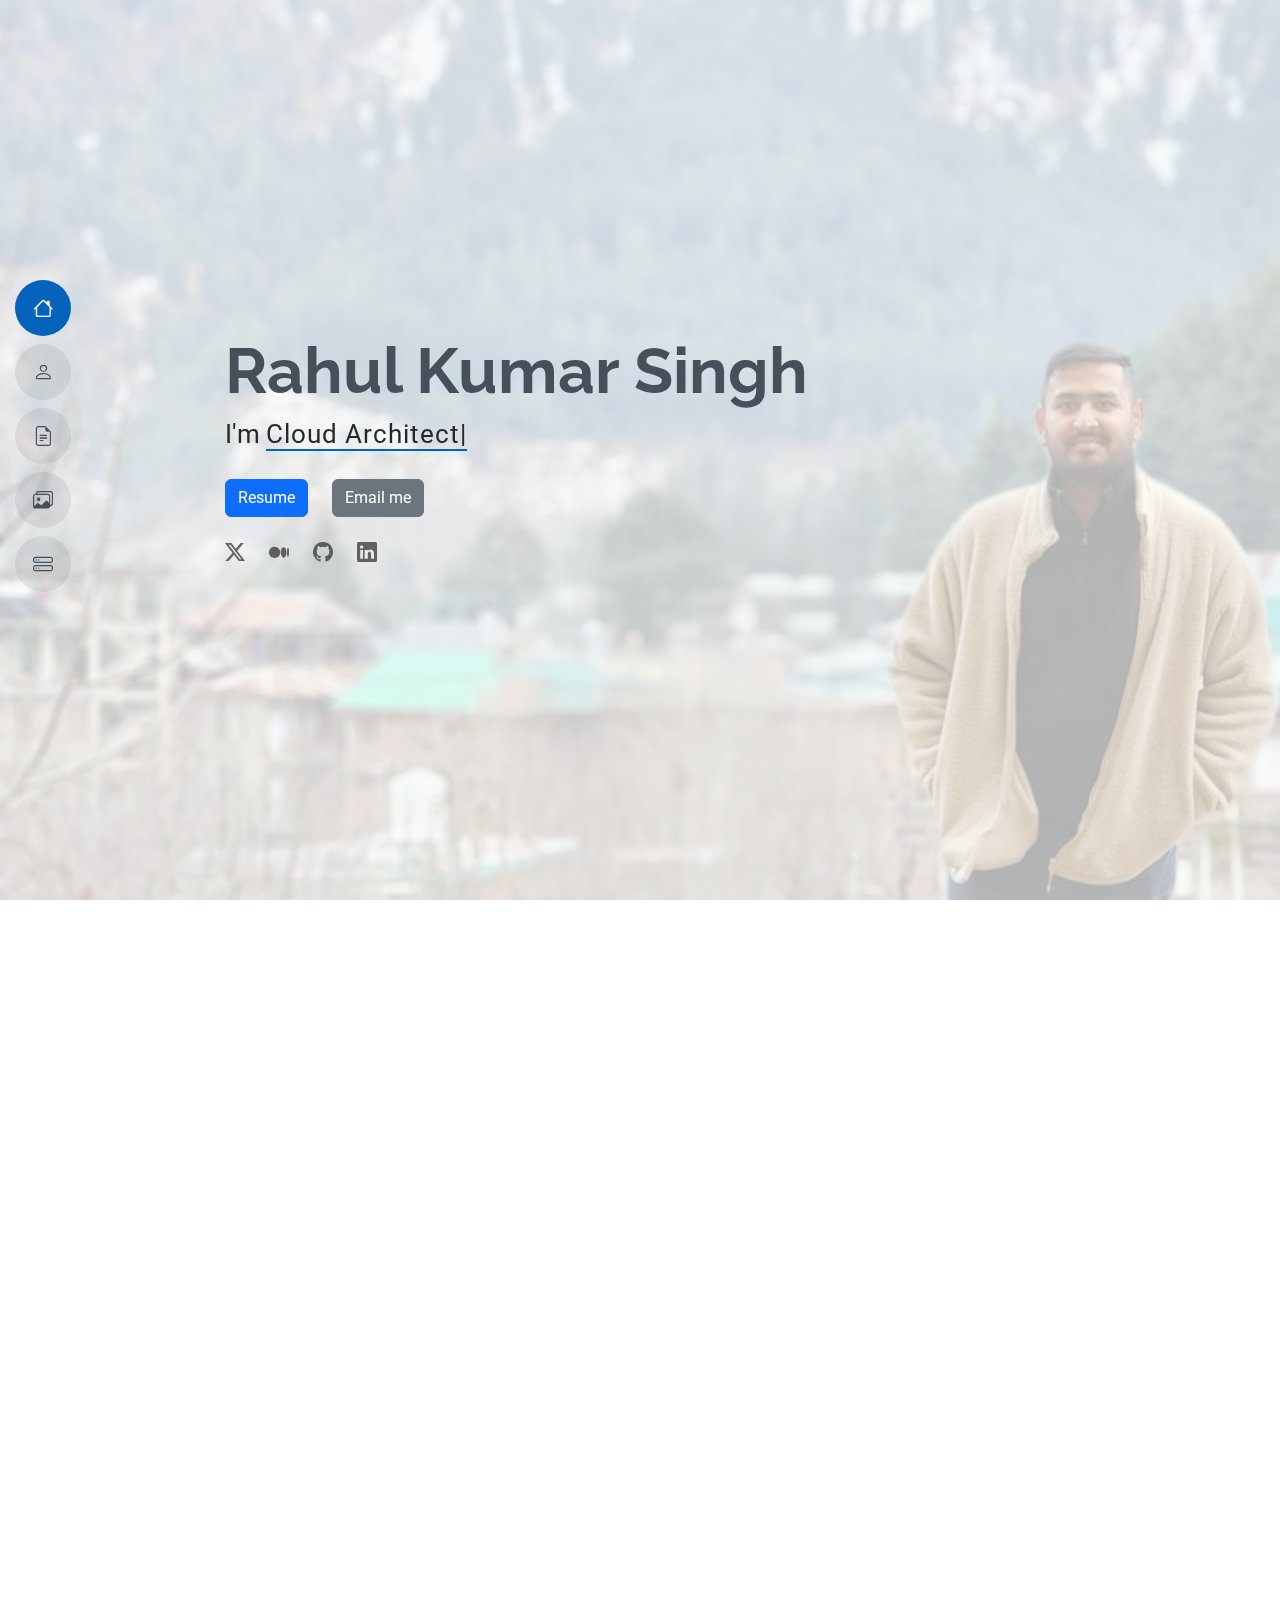
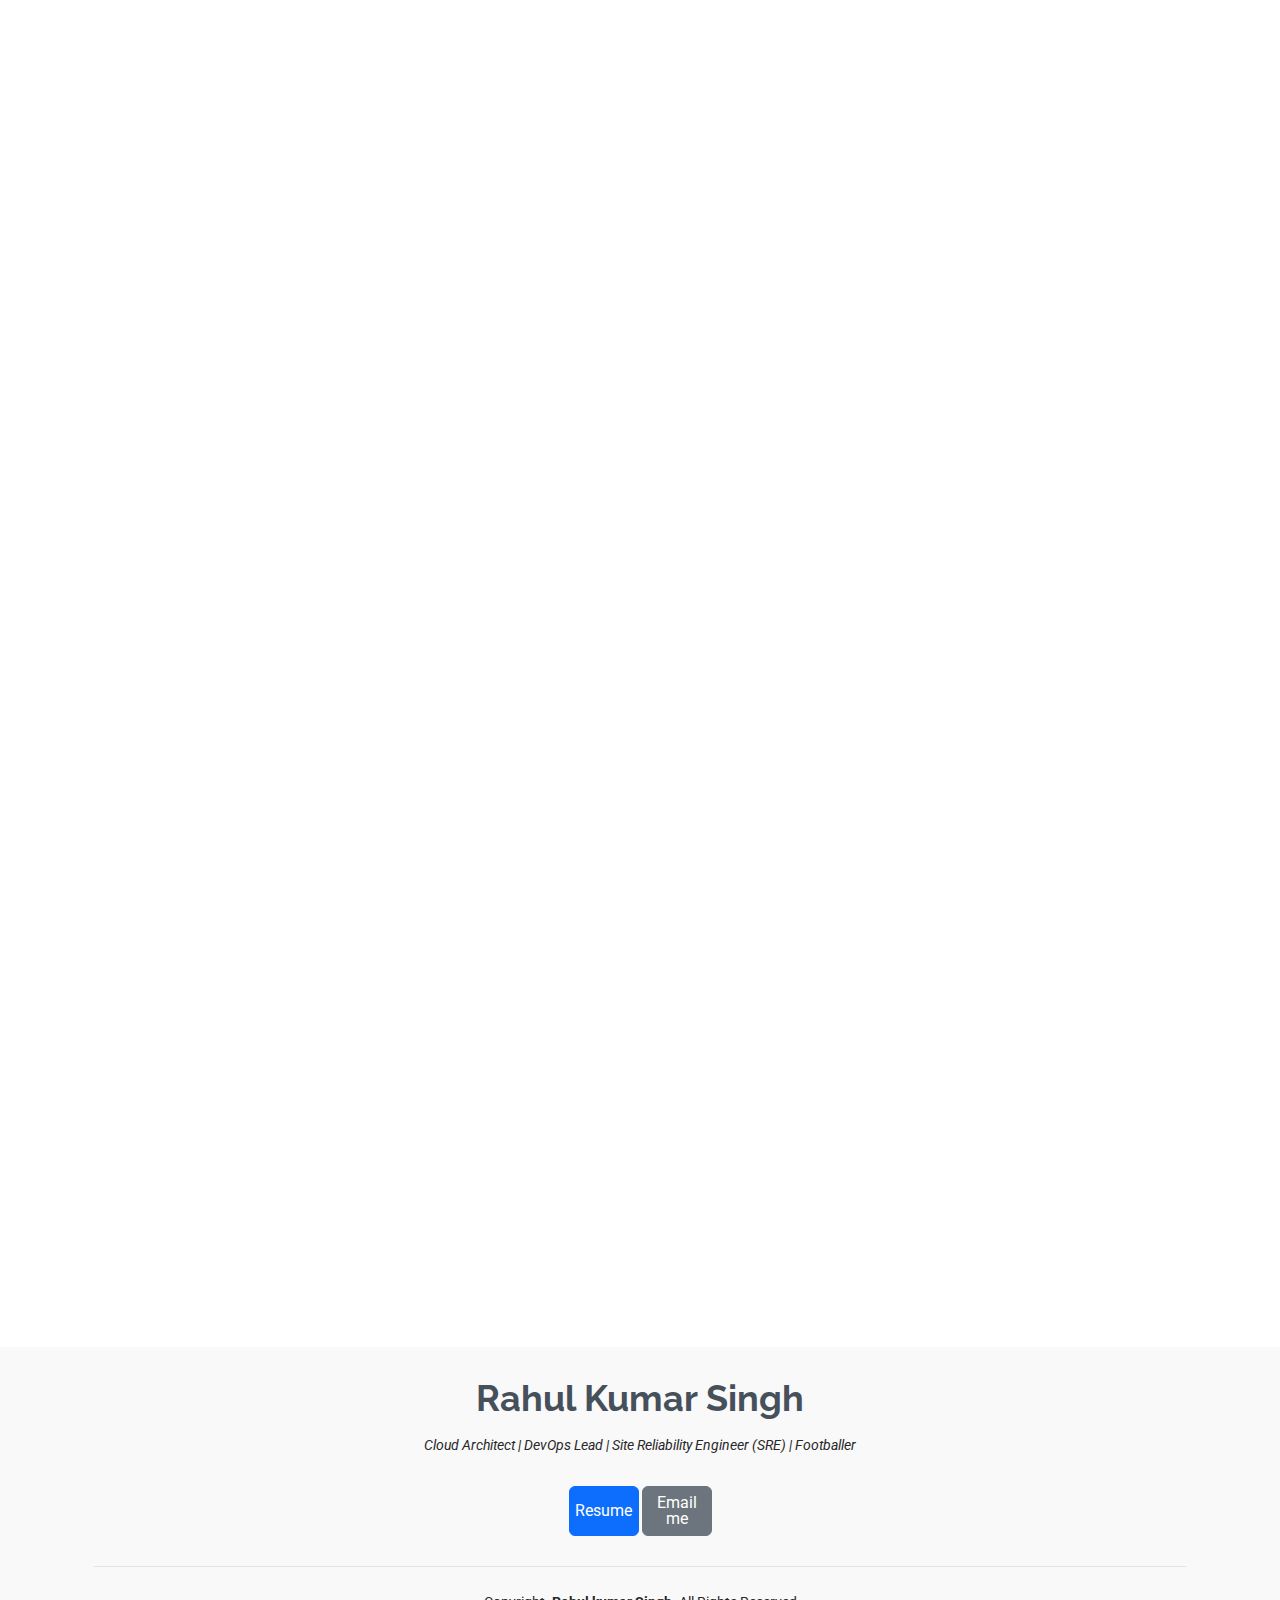
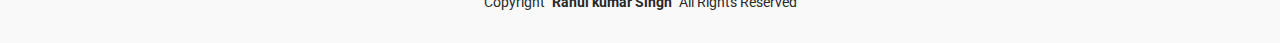
==== commit aa9c14d7: "." ====
--- a/index.html
+++ b/index.html
@@ -39,10 +39,10 @@
       <ul>
         <li><a href="#hero" class="active"><i class="bi bi-house navicon"></i><span>Home</span></a></li>
         <li><a href="#about"><i class="bi bi-person navicon"></i><span>About</span></a></li>
-        <li><a href="#resume"><i class="bi bi-file-earmark-text navicon"></i><span>Resume</span></a></li>
+        <li><a href="#skills"><i class="bi bi-file-earmark-text navicon"></i><span>Skills</span></a></li>
         <li><a href="#portfolio"><i class="bi bi-images navicon"></i><span>Portfolio</span></a></li>
-        <li><a href="#services"><i class="bi bi-hdd-stack navicon"></i><span>Services</span></a></li>
-        <li><a href="#contact"><i class="bi bi-envelope navicon"></i><span>Contact</span></a></li>
+        <li><a href="#services"><i class="bi bi-hdd-stack navicon"></i><span>Expertise</span></a></li>
+        <!-- <li><a href="#contact"><i class="bi bi-envelope navicon"></i><span>Contact</span></a></li> -->
       </ul>
     </nav>
 
@@ -59,10 +59,10 @@
         <div class="row justify-content-center">
           <div class="col-lg-9">
             <h2>Rahul Kumar Singh</h2>
-            <p>I'm <span class="typed" data-typed-items="Cloud Architect, DevOps Lead, Site Reliability Engineer (SRE)">Cloud Architect</span><span class="typed-cursor typed-cursor--blink" aria-hidden="true"></span></p>
+            <p>I'm <span class="typed" data-typed-items="Cloud Architect, DevOps Lead, Site Reliability Engineer (SRE), Footballer">Cloud Architect</span><span class="typed-cursor typed-cursor--blink" aria-hidden="true"></span></p>
             <div class="social-links">
               <a href="#"><button type="button" class="btn btn-primary">Resume</button></a>
-              <a href="#"><button type="button" class="btn btn-secondary">Hire me</button></a>
+              <a href="mailto:rahul.k.singh1807@gmail.com?subject=Let's%20talk%20%3A)"><button type="button" class="btn btn-secondary">Email me</button></a>
             </div>
             <div class="social-links">
               <a href="https://x.com/rahul_singh1807" target="_blank"><i class="bi bi-twitter-x"></i></a>
@@ -87,11 +87,11 @@
       <div class="container" data-aos="fade-up" data-aos-delay="100">
         <div class="row gy-4 justify-content-center">
           <div class="col-lg-4">
-            <img src="assets/img/professional_rahul.jpeg" class="img-fluid" alt="">
+            <img src="assets/img/professional_rahul.jpg" class="img-fluid" alt="">
           </div>
           <div class="col-lg-8 content">
             <p class="fst-italic py-3 contentDiv">
-              An 10+ year cloud infrastructure specialist passionate about architecting scalable, secure systems across AWS, GCP, and Azure. From automating multi-cloud deployments with Terraform to orchestrating Kubernetes migrations, I thrive on turning complex challenges into cost-optimized, high-availability solutions. Certified in Google Cloud and HashiCorp technologies, I bridge DevOps practices with business outcomes—whether slashing operational costs by 30% or mentoring teams to adopt SRE principles. Off the keyboard, I’m either trekking Himalayan trails or hunting for the perfect cup of masala chai.
+              An 10+ year cloud infrastructure specialist passionate about architecting scalable, secure systems across AWS, GCP, and Azure. From automating multi-cloud deployments with Terraform to orchestrating Kubernetes migrations, I thrive on turning complex challenges into cost-optimized, high-availability solutions. Certified in Google Cloud and HashiCorp technologies, I bridge DevOps practices with business outcomes—whether slashing operational costs by a good amount or mentoring teams to adopt SRE principles. Off the keyboard, I’m either playing football/badminton or on the road driving which is like a therapy for me.
             </p>
           </div>
         </div>
@@ -164,8 +164,8 @@
             <li data-filter="*" class="filter-active">All</li>
             <li data-filter=".filter-blog">Blogs</li>
             <li data-filter=".filter-cblog">Collaboration Blogs</li>
+            <li data-filter=".filter-certifications">Certifications</li>
             <li data-filter=".filter-publicspeaking">Public Speaking</li>
-            <li data-filter=".filter-certifications">Certifications</li>
           </ul><!-- End Portfolio Filters -->
 
           <div class="row gy-4 isotope-container" data-aos="fade-up" data-aos-delay="200">
@@ -187,19 +187,14 @@
               </div>
             </div><!-- End Portfolio Item -->
 
-            <!-- <div class="col-lg-4 col-md-6 portfolio-item isotope-item filter-publicspeaking">
-              <img src="assets/img/public-speaking/migration-ps.jpeg" class="img-fluid" alt="">
-              <div class="portfolio-info">
-                <h6 class="content">Cloud Migration: Easy or Big Mistake?</h6>
-                <a href="https://www.youtube.com/watch?v=WDGvcBhKtZo&list=PLjiOPWDKDXnV3M8taZBbqfRrVyVym87EQ&t=24199s" target="_blank" class="btn btn-primary">Watch Here</a>
-              </div>
-            </div>End Portfolio Item -->
+            
             <div class="col-lg-4 col-md-6 portfolio-item isotope-item filter-publicspeaking">
               <div class="video-container">
                 <iframe 
                   src="https://www.youtube.com/embed/WDGvcBhKtZo?start=24199&list=PLjiOPWDKDXnV3M8taZBbqfRrVyVym87EQ" 
-                  title="Cloud Migration: Easy or Big Mistake?" 
-                  class="img-fluid" 
+                  title="Cloud Migration: Easy or Big Mistake?"
+                  width="500" height="500" 
+                  class="img-fluid " 
                   frameborder="0" 
                   allow="accelerometer; autoplay; clipboard-write; encrypted-media; gyroscope; picture-in-picture" 
                   allowfullscreen>
@@ -210,10 +205,11 @@
               </div>
             </div>
 
-            <div class="col-lg-4 col-md-6 isotope-item filter-certifications">
-              <div class="hover-container">
-                <img src="assets/certifications/psacert.png" class="img-fluid hover-image" alt="">
-                <!-- <img src="assets/certifications/psacert.png" class="img-style hoverable" alt="gcp-professional-cloud-architect-certification"> -->
+            <div class="col-lg-4 col-md-6 portfolio-item isotope-item filter-certifications">
+              <img src="assets/certifications/psacert.png" class="img-fluid" alt="">
+              <div class="portfolio-info">
+                <h6 class="content">Google Cloud Certified <br> Professional Cloud Architect</h6>
+                <a href="assets/certifications/psacert.png" title="Google Cloud" data-gallery="portfolio-gallery-product" class="glightbox preview-link"><i class="bi bi-zoom-in"></i></a>
               </div>
             </div><!-- End Portfolio Item -->
 
@@ -233,20 +229,11 @@
               </div>
             </div><!-- End Portfolio Item -->
 
-            <div class="col-lg-4 col-md-6 portfolio-item isotope-item filter-publicspeaking">
-              <img src="assets/img/masonry-portfolio/masonry-portfolio-6.jpg" class="img-fluid" alt="">
-              <div class="portfolio-info">
-                <h4>Branding 2</h4>
-                <p>Lorem ipsum, dolor sit</p>
-                <a href="assets/img/masonry-portfolio/masonry-portfolio-6.jpg" title="Branding 2" data-gallery="portfolio-gallery-branding" class="glightbox preview-link"><i class="bi bi-zoom-in"></i></a>
-                <a href="portfolio-details.html" title="More Details" class="details-link"><i class="bi bi-link-45deg"></i></a>
-              </div>
-            </div><!-- End Portfolio Item -->
-
-            <div class="col-lg-4 col-md-6 isotope-item filter-certifications">
-              <div class="hover-container">
-                <img src="assets/certifications/pcdecert.png" class="img-fluid hover-image" alt="">
-                <!-- <img src="assets/certifications/psacert.png" class="img-style hoverable" alt="gcp-professional-cloud-architect-certification"> -->
+            <div class="col-lg-4 col-md-6 portfolio-item isotope-item filter-certifications">
+              <img src="assets/certifications/pcdecert.png" class="img-fluid" alt="">
+              <div class="portfolio-info">
+                <h6 class="content">Google Cloud Certified <br> Professional Cloud DevOps Engineer</h6>
+                <a href="assets/certifications/psacert.png" title="Google Cloud" data-gallery="portfolio-gallery-product" class="glightbox preview-link"><i class="bi bi-zoom-in"></i></a>
               </div>
             </div><!-- End Portfolio Item -->
 
@@ -266,20 +253,11 @@
               </div>
             </div><!-- End Portfolio Item -->
 
-            <div class="col-lg-4 col-md-6 portfolio-item isotope-item filter-publicspeaking">
-              <img src="assets/img/masonry-portfolio/masonry-portfolio-9.jpg" class="img-fluid" alt="">
-              <div class="portfolio-info">
-                <h4>Branding 3</h4>
-                <p>Lorem ipsum, dolor sit</p>
-                <a href="assets/img/masonry-portfolio/masonry-portfolio-9.jpg" title="Branding 2" data-gallery="portfolio-gallery-branding" class="glightbox preview-link"><i class="bi bi-zoom-in"></i></a>
-                <a href="portfolio-details.html" title="More Details" class="details-link"><i class="bi bi-link-45deg"></i></a>
-              </div>
-            </div><!-- End Portfolio Item -->
-
-            <div class="col-lg-4 col-md-6 isotope-item filter-certifications">
-              <div class="hover-container">
-                <img src="assets/certifications/terraformcert.png" class="img-fluid hover-image" alt="">
-                <!-- <img src="assets/certifications/psacert.png" class="img-style hoverable" alt="gcp-professional-cloud-architect-certification"> -->
+            <div class="col-lg-4 col-md-6 portfolio-item isotope-item filter-certifications">
+              <img src="assets/certifications/terraformcert.png" class="img-fluid" alt="">
+              <div class="portfolio-info">
+                <h6 class="content">HashiCorp Cloud Engineer Certifications</h6>
+                <a href="assets/certifications/terraformcert.png" title="HashiCorp" data-gallery="portfolio-gallery-product" class="glightbox preview-link"><i class="bi bi-zoom-in"></i></a>
               </div>
             </div><!-- End Portfolio Item -->
 
@@ -299,16 +277,6 @@
               </div>
             </div><!-- End Portfolio Item -->
 
-            <div class="col-lg-4 col-md-6 portfolio-item isotope-item filter-publicspeaking">
-              <img src="assets/img/masonry-portfolio/masonry-portfolio-9.jpg" class="img-fluid" alt="">
-              <div class="portfolio-info">
-                <h4>Branding 3</h4>
-                <p>Lorem ipsum, dolor sit</p>
-                <a href="assets/img/masonry-portfolio/masonry-portfolio-9.jpg" title="Branding 2" data-gallery="portfolio-gallery-branding" class="glightbox preview-link"><i class="bi bi-zoom-in"></i></a>
-                <a href="portfolio-details.html" title="More Details" class="details-link"><i class="bi bi-link-45deg"></i></a>
-              </div>
-            </div><!-- End Portfolio Item -->
-
             <div class="col-lg-4 col-md-6 portfolio-item isotope-item filter-blog">
               <img src="assets/img/blogs/cloudrungpu.webp" class="img-fluid" alt="">
               <div class="portfolio-info">
@@ -353,7 +321,7 @@
 
       <!-- Section Title -->
       <div class="container section-title" data-aos="fade-up">
-        <h2>Services</h2>
+        <h2>Expertise</h2>
         <p>Unlock the full potential of your cloud journey with tailored services designed to transform, automate, and optimize your infrastructure. From architecture design to cost efficiency and technical mentorship, I deliver solutions that drive innovation and reliability.</p>
       </div><!-- End Section Title -->
 
@@ -487,94 +455,15 @@
       </div>
     </section><!-- /Services Section -->
 
-    
-    <!-- Contact Section -->
-    <section id="contact" class="contact section">
-
-      <!-- Section Title -->
-      <div class="container section-title" data-aos="fade-up">
-        <h2>Contact</h2>
-        <p>Necessitatibus eius consequatur ex aliquid fuga eum quidem sint consectetur velit</p>
-      </div><!-- End Section Title -->
-
-      <div class="container" data-aos="fade" data-aos-delay="100">
-
-        <div class="row gy-4">
-
-          <div class="col-lg-4">
-            <div class="info-item d-flex" data-aos="fade-up" data-aos-delay="200">
-              <i class="bi bi-geo-alt flex-shrink-0"></i>
-              <div>
-                <h3>Address</h3>
-                <p>Flat No. 2104, Tower Ridhi, Mahagun Mantra-1</p>
-              </div>
-            </div><!-- End Info Item -->
-
-            <div class="info-item d-flex" data-aos="fade-up" data-aos-delay="300">
-              <i class="bi bi-telephone flex-shrink-0"></i>
-              <div>
-                <h3>Call Me</h3>
-                <p>+91 7899150594</p>
-              </div>
-            </div><!-- End Info Item -->
-
-            <div class="info-item d-flex" data-aos="fade-up" data-aos-delay="400">
-              <i class="bi bi-envelope flex-shrink-0"></i>
-              <div>
-                <h3>Email Me</h3>
-                <p>rahul.k.singh1807@gmail.com</p>
-              </div>
-            </div><!-- End Info Item -->
-
-          </div>
-
-          <div class="col-lg-8">
-            <form action="forms/contact.php" method="post" class="php-email-form" data-aos="fade-up" data-aos-delay="200">
-              <div class="row gy-4">
-
-                <div class="col-md-6">
-                  <input type="text" name="name" class="form-control" placeholder="Your Name" required="">
-                </div>
-
-                <div class="col-md-6 ">
-                  <input type="email" class="form-control" name="email" placeholder="Your Email" required="">
-                </div>
-
-                <div class="col-md-12">
-                  <input type="text" class="form-control" name="subject" placeholder="Subject" required="">
-                </div>
-
-                <div class="col-md-12">
-                  <textarea class="form-control" name="message" rows="6" placeholder="Message" required=""></textarea>
-                </div>
-
-                <div class="col-md-12 text-center">
-                  <div class="loading">Loading</div>
-                  <div class="error-message"></div>
-                  <div class="sent-message">Your message has been sent. Thank you!</div>
-
-                  <button type="submit">Send Message</button>
-                </div>
-
-              </div>
-            </form>
-          </div><!-- End Contact Form -->
-
-        </div>
-
-      </div>
-
-    </section><!-- /Contact Section -->
-
   </main>
 
-  <footer id="footer" class="footer position-relative light-background">
+  <footer  id="footer" class="footer position-relative light-background">
     <div class="container">
       <h3 class="sitename">Rahul Kumar Singh</h3>
-      <p>Cloud Architect | DevOps Lead | Site Reliability Engineer (SRE)</p>
+      <p>Cloud Architect | DevOps Lead | Site Reliability Engineer (SRE) | Footballer</p>
       <div class="social-links">
-        <button type="button" class="btn btn-primary">Resume</button>
-        <button type="button" class="btn btn-secondary">Hire me</button>
+        <button type="button" class="btn btn-primary buttonContent"><a href="assets/img/Rahul-Kumar-Singh-Resume.pdf" target="_blank" class="bgNone">Resume</a></button>
+        <button type="button" class="btn btn-secondary buttonContent"><a href="mailto:rahul.k.singh1807@gmail.com?subject=Let's%20talk%20%3A)"  class="bgNone">Email me</a></button>
       </div>
       <div class="container">
         <div class="copyright">
--- a/assets/css/main.css
+++ b/assets/css/main.css
@@ -1462,4 +1462,44 @@
 /****Miscellaneous css*****/
 .contentDiv {
   width: 80%;
-}+}
+
+/*---------------------------------------------------------------
+# Hoverable Image Section
+---------------------------------------------------------------*/
+.hover-container {
+  position: relative;
+  overflow: visible; /* Allow the image to pop out of its container */
+}
+
+.hover-image {
+  transition: transform 0.3s ease, box-shadow 0.3s ease;
+  position: relative;
+  z-index: 1; /* Ensure it is above other content */
+}
+
+.hover-container:hover .hover-image {
+  transform: scale(1.5); /* Scale up the image */
+  box-shadow: 0px 10px 30px rgba(0, 0, 0, 0.5); /* Add a shadow for emphasis */
+  position: absolute; /* Break out of the container */
+  left: 50%; /* Center the image horizontally */
+  top: 50%; /* Center the image vertically */
+  transform: translate(-50%, -50%) scale(1.5); /* Center and scale */
+  z-index: 999; /* Ensure it stays on top of other elements */
+  background: white; /* Optional: Add a background to highlight the pop-out */
+  border-radius: 10px; /* Optional: Add rounded corners */
+}
+
+.video-container .img-fluid {
+  width: 450px !important;
+  height: 350px !important;
+}
+
+.bgNone {
+  background: none !important;
+}
+/* 
+.buttonContent {
+  width: 100%;
+  text-align: center;
+} */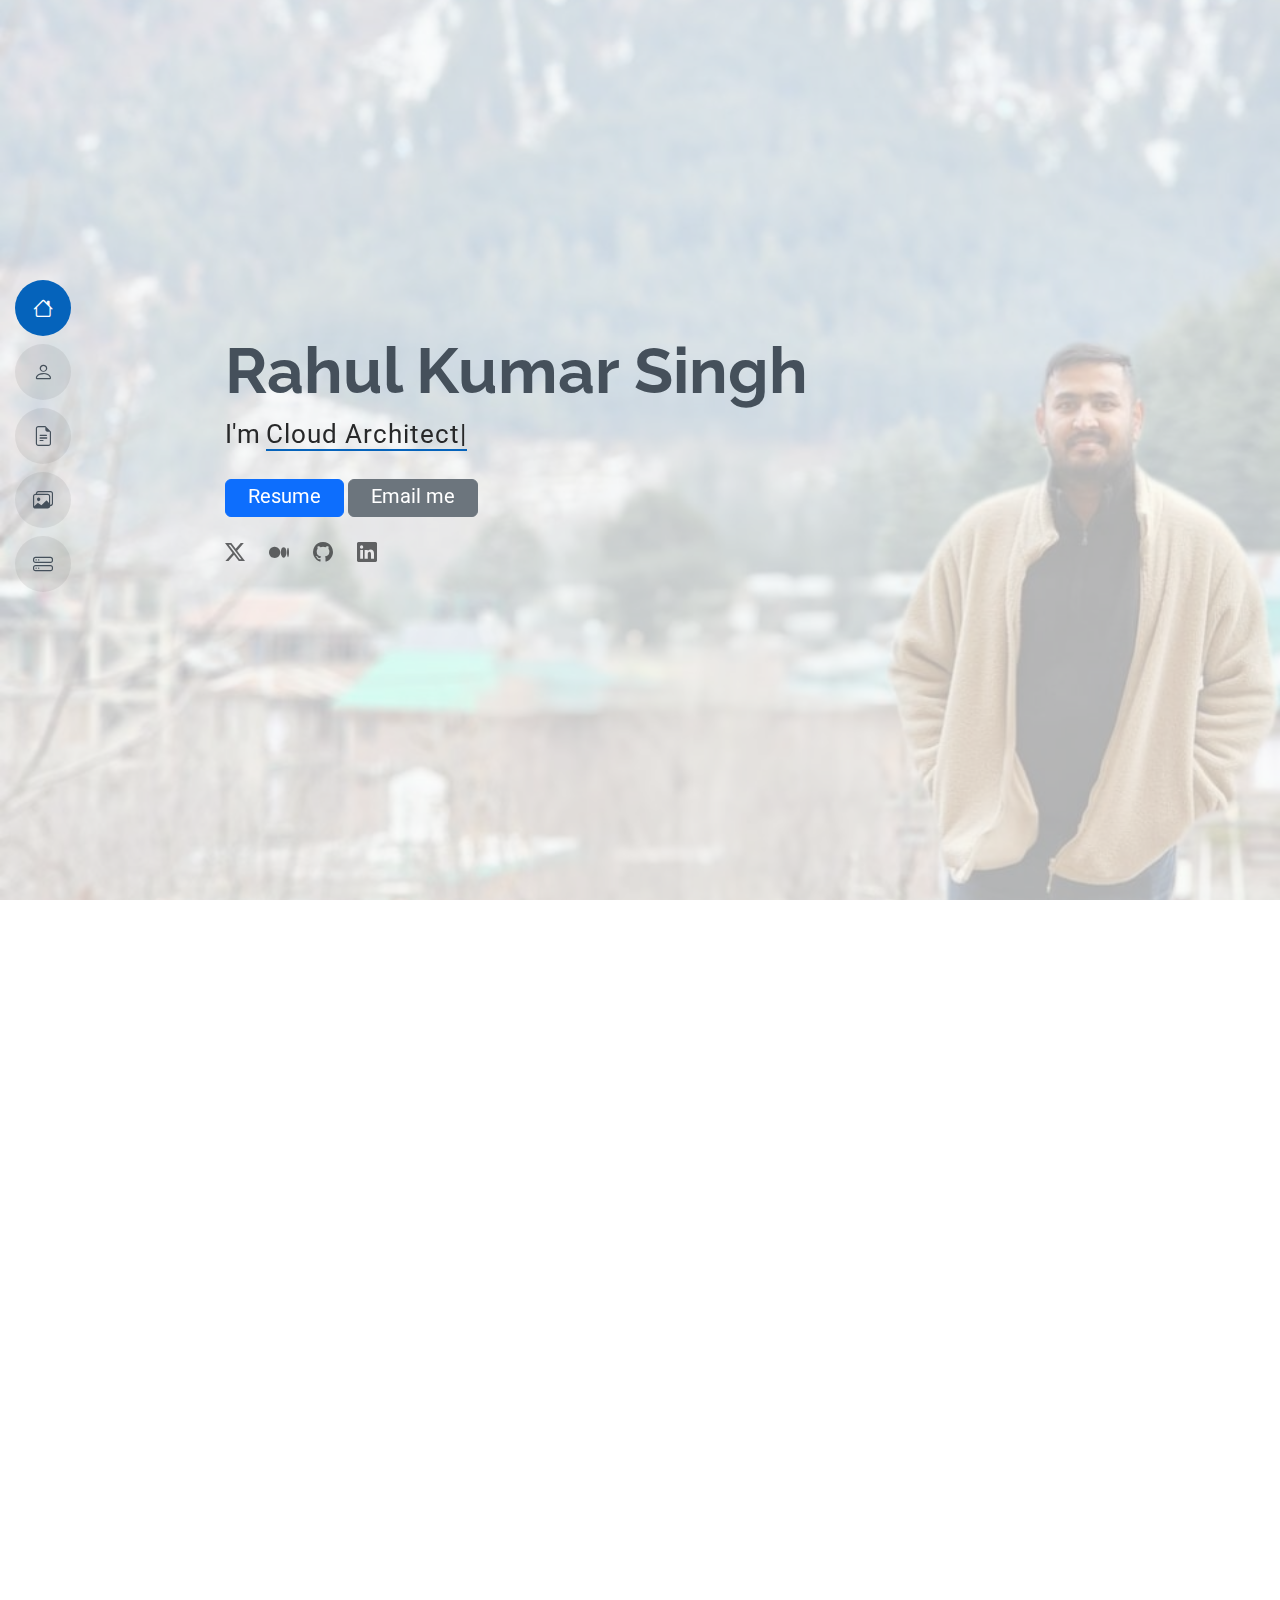
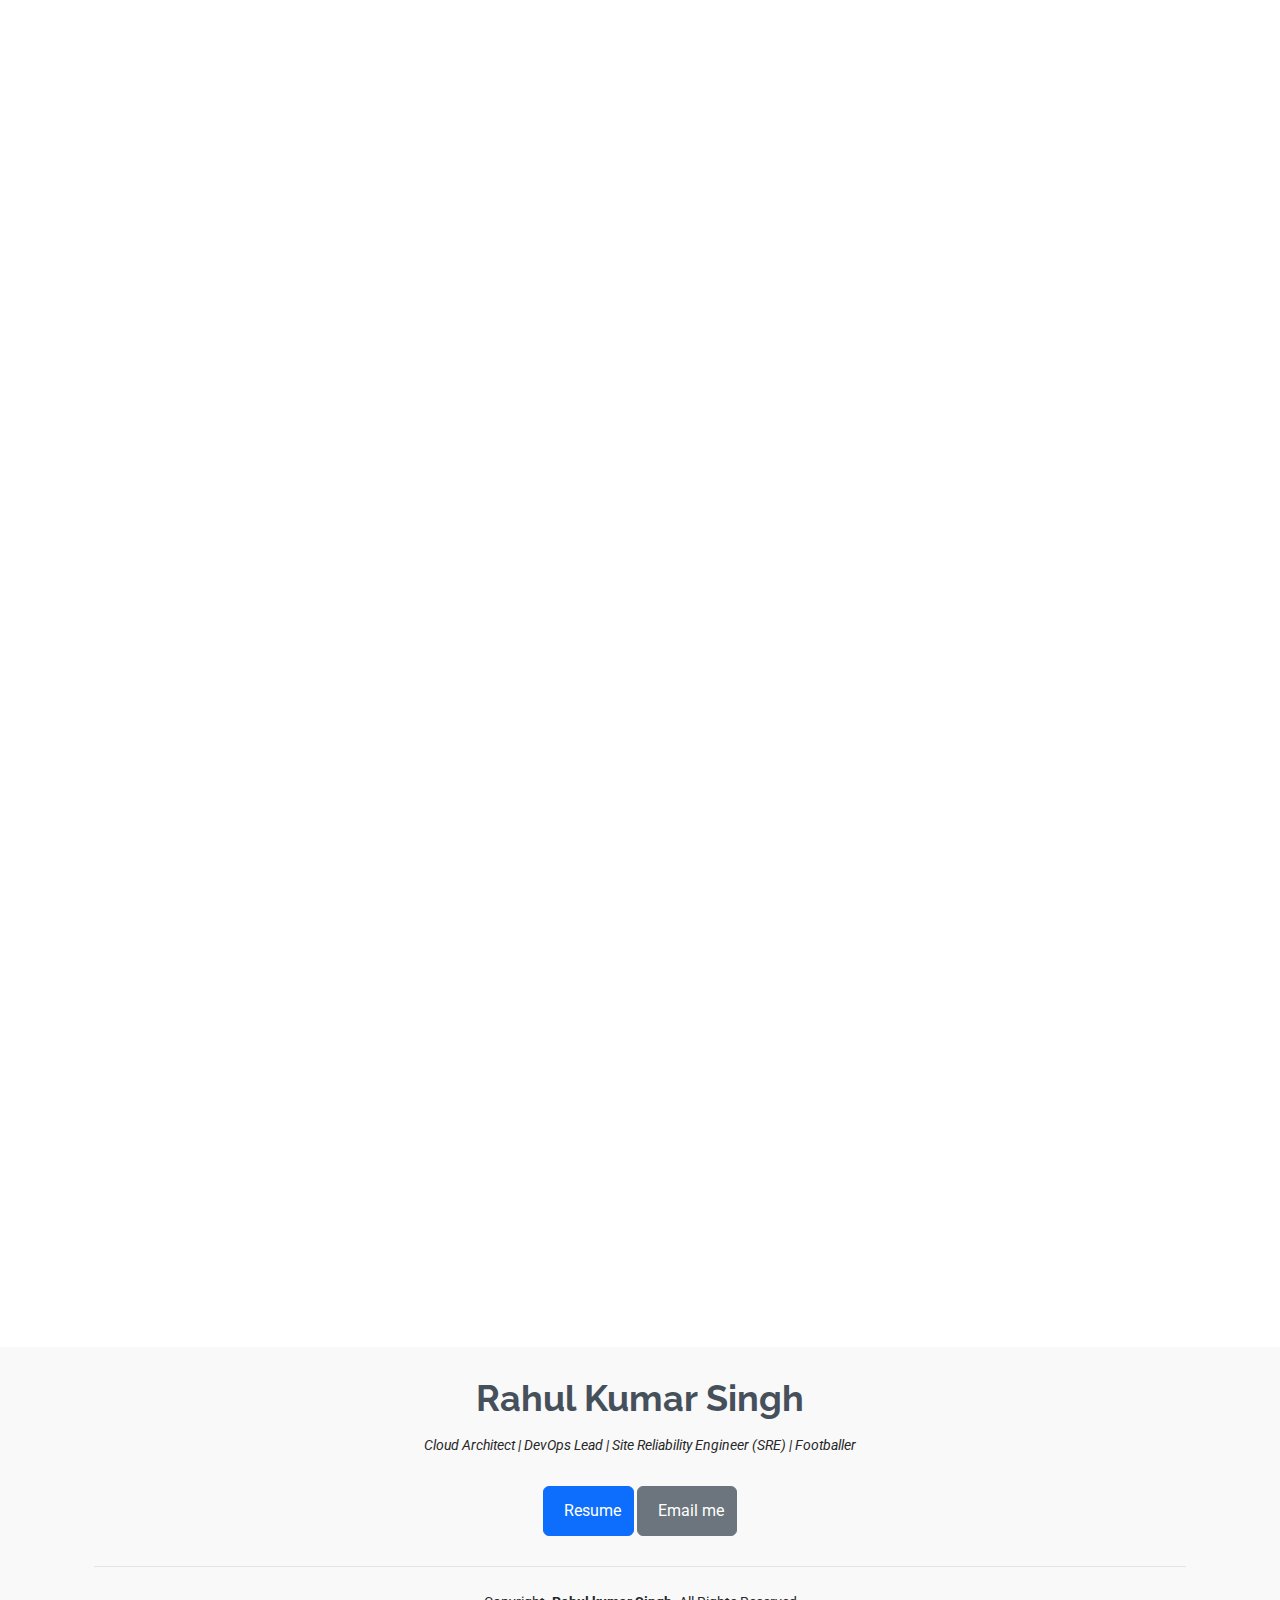
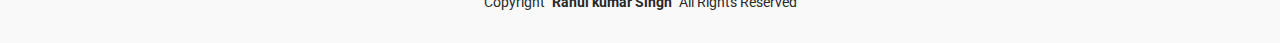
==== commit 7a83dce5: "." ====
--- a/index.html
+++ b/index.html
@@ -61,8 +61,8 @@
             <h2>Rahul Kumar Singh</h2>
             <p>I'm <span class="typed" data-typed-items="Cloud Architect, DevOps Lead, Site Reliability Engineer (SRE), Footballer">Cloud Architect</span><span class="typed-cursor typed-cursor--blink" aria-hidden="true"></span></p>
             <div class="social-links">
-              <a href="#"><button type="button" class="btn btn-primary">Resume</button></a>
-              <a href="mailto:rahul.k.singh1807@gmail.com?subject=Let's%20talk%20%3A)"><button type="button" class="btn btn-secondary">Email me</button></a>
+              <button type="button" class="btn btn-primary"><a href="assets/img/Rahul-Kumar-Singh-Resume.pdf" target="_blank" class="bgNone buttonContent">Resume</a></button>
+        <button type="button" class="btn btn-secondary"><a href="mailto:rahul.k.singh1807@gmail.com?subject=Let's%20talk%20%3A)"  class="bgNone buttonContent">Email me</a></button>
             </div>
             <div class="social-links">
               <a href="https://x.com/rahul_singh1807" target="_blank"><i class="bi bi-twitter-x"></i></a>
@@ -462,8 +462,8 @@
       <h3 class="sitename">Rahul Kumar Singh</h3>
       <p>Cloud Architect | DevOps Lead | Site Reliability Engineer (SRE) | Footballer</p>
       <div class="social-links">
-        <button type="button" class="btn btn-primary buttonContent"><a href="assets/img/Rahul-Kumar-Singh-Resume.pdf" target="_blank" class="bgNone">Resume</a></button>
-        <button type="button" class="btn btn-secondary buttonContent"><a href="mailto:rahul.k.singh1807@gmail.com?subject=Let's%20talk%20%3A)"  class="bgNone">Email me</a></button>
+        <button type="button" class="btn btn-primary"><a href="assets/img/Rahul-Kumar-Singh-Resume.pdf" target="_blank" class="bgNone buttonContent">Resume</a></button>
+        <button type="button" class="btn btn-secondary"><a href="mailto:rahul.k.singh1807@gmail.com?subject=Let's%20talk%20%3A)"  class="bgNone buttonContent">Email me</a></button>
       </div>
       <div class="container">
         <div class="copyright">
--- a/assets/css/main.css
+++ b/assets/css/main.css
@@ -1498,8 +1498,9 @@
 .bgNone {
   background: none !important;
 }
-/* 
+
 .buttonContent {
-  width: 100%;
-  text-align: center;
-} */+  width: 100% !important;
+  text-align: center !important;
+  color: #fff !important;
+}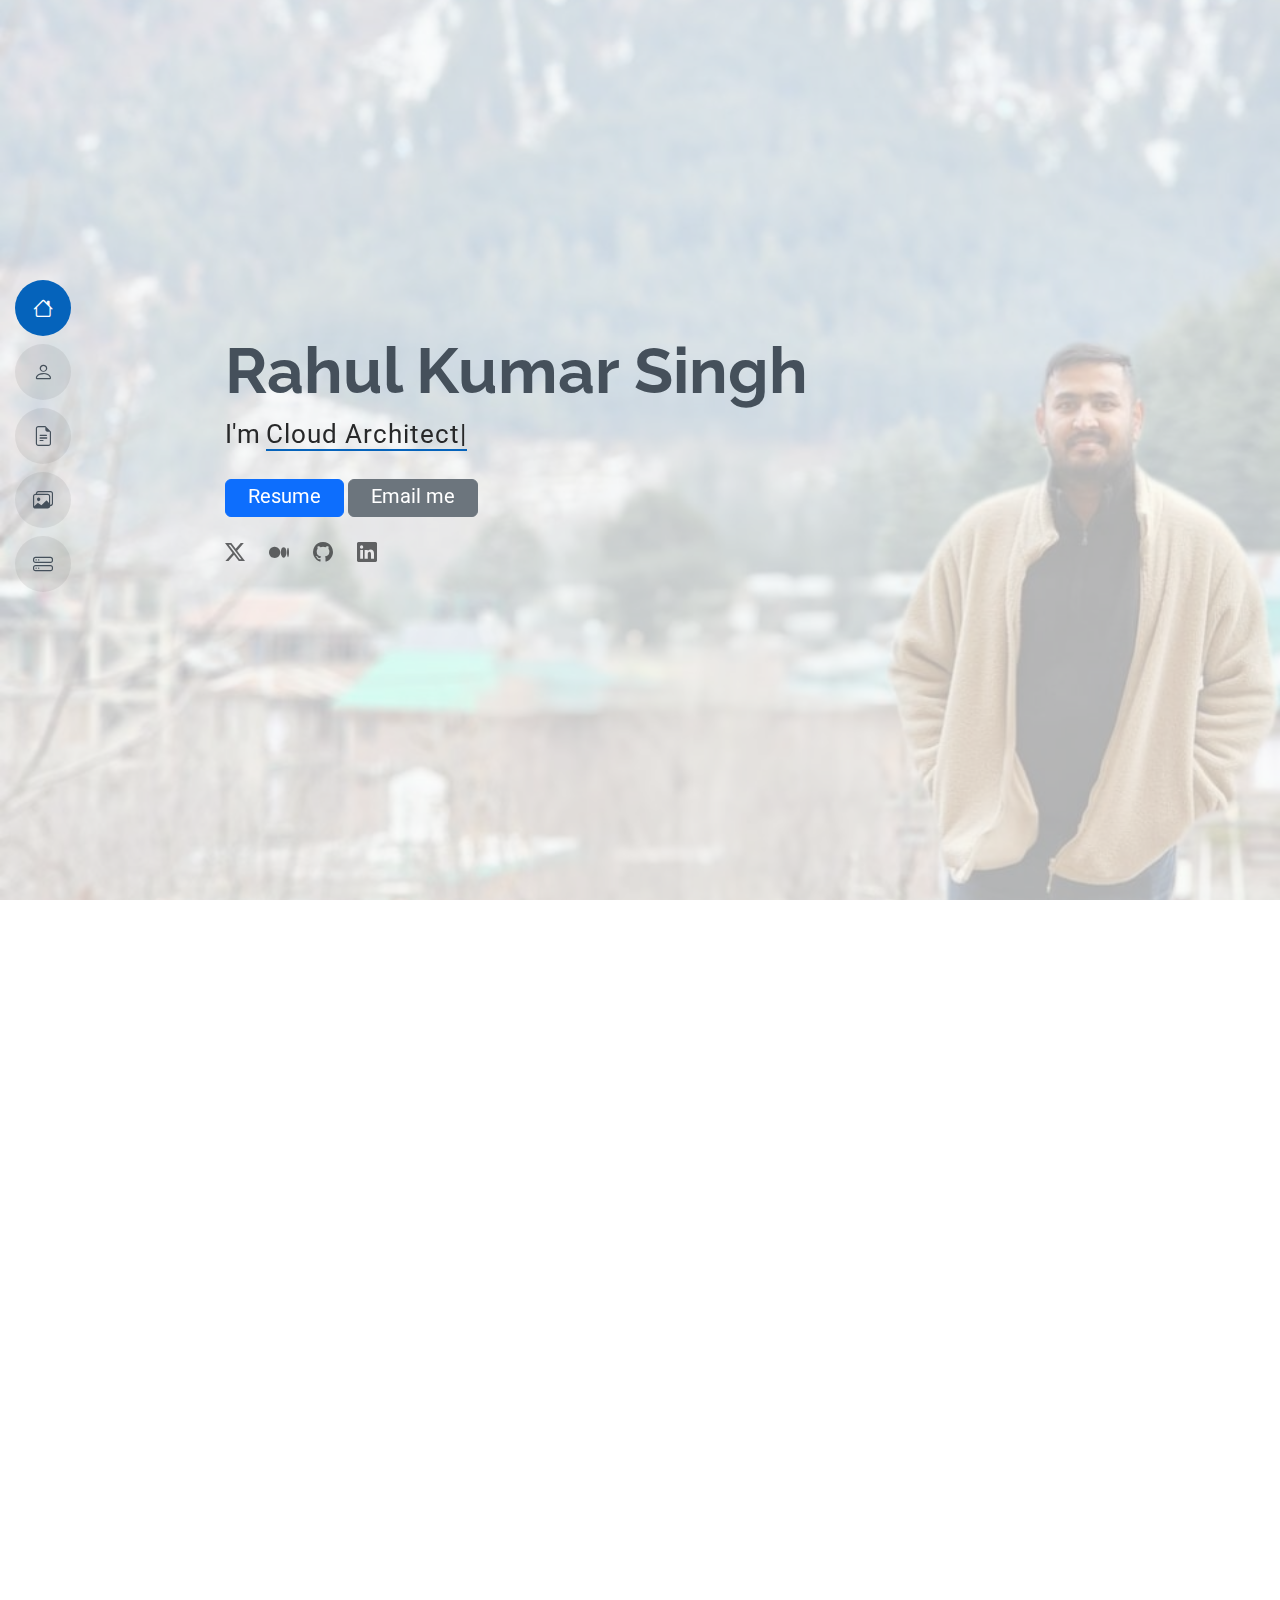
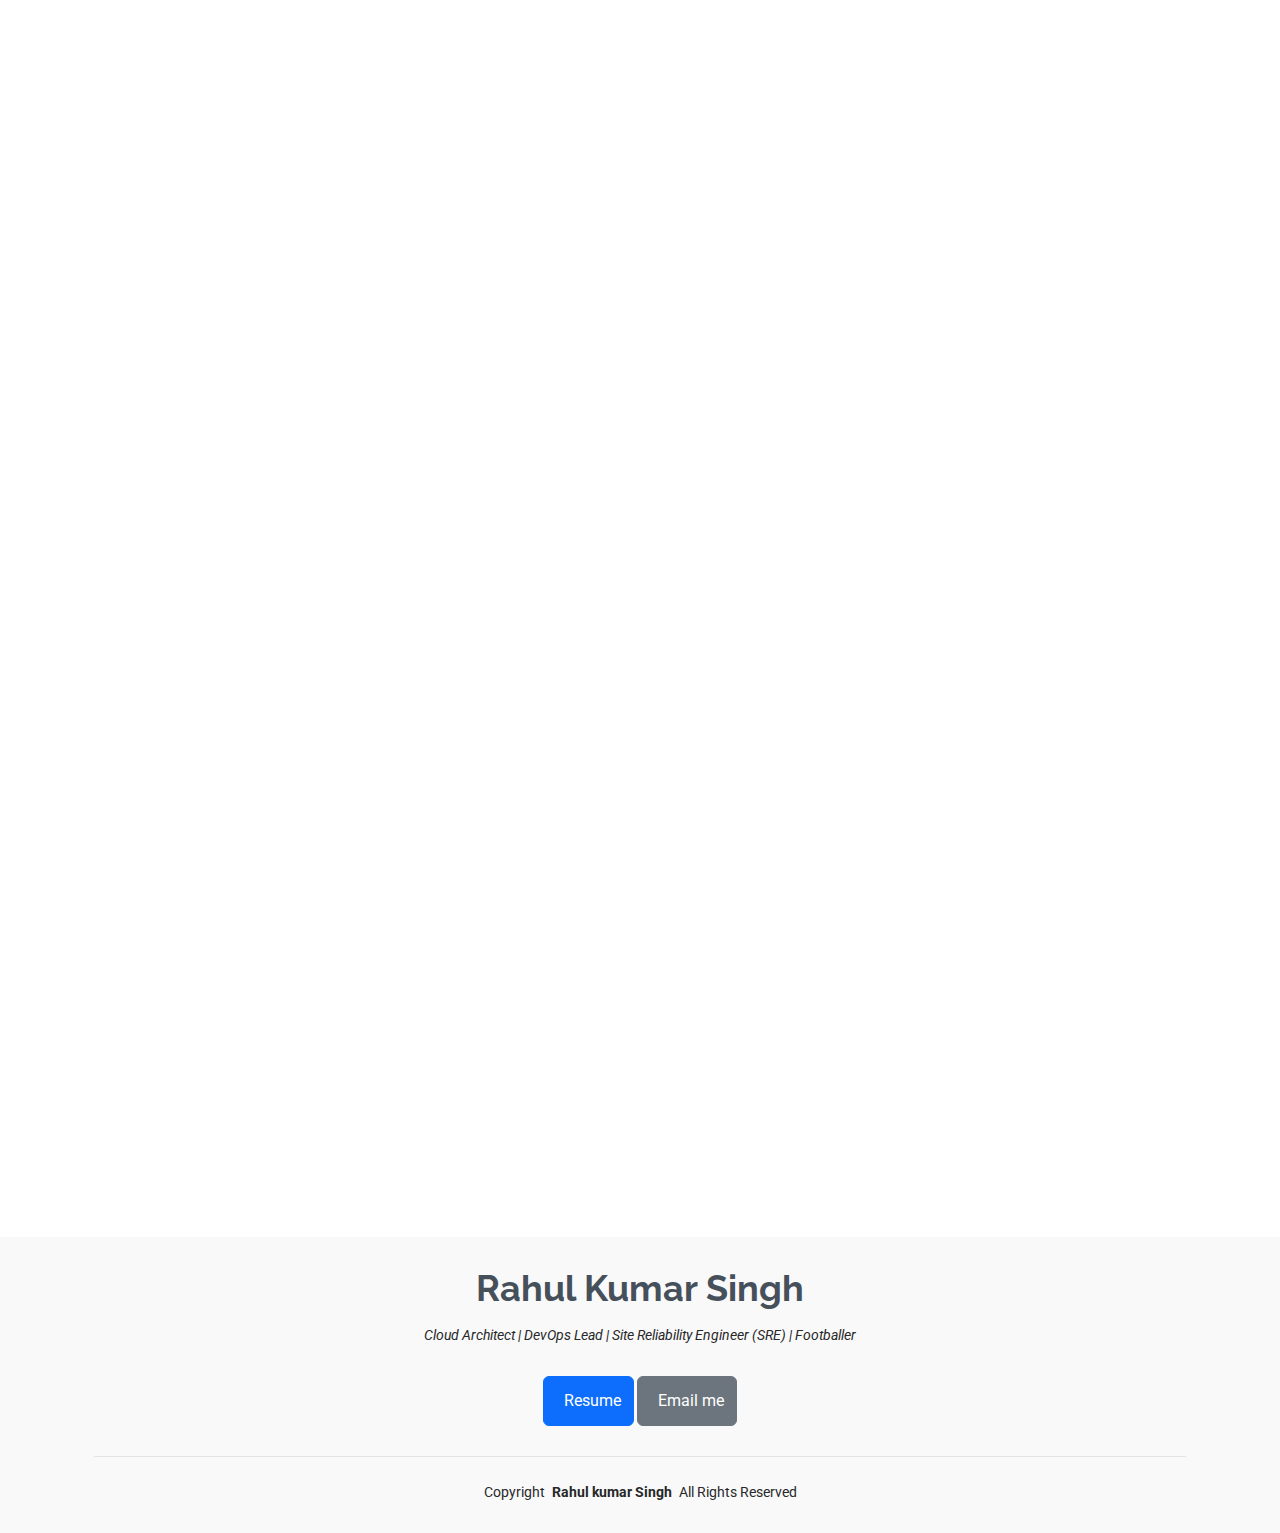
==== commit 02cf1726: "Update index.html" ====
--- a/index.html
+++ b/index.html
@@ -87,7 +87,7 @@
       <div class="container" data-aos="fade-up" data-aos-delay="100">
         <div class="row gy-4 justify-content-center">
           <div class="col-lg-4">
-            <img src="assets/img/professional_rahul.jpg" class="img-fluid" alt="">
+            <img src="assets/img/S18_6268.JPG" class="img-fluid" alt="">
           </div>
           <div class="col-lg-8 content">
             <p class="fst-italic py-3 contentDiv">
@@ -322,7 +322,7 @@
       <!-- Section Title -->
       <div class="container section-title" data-aos="fade-up">
         <h2>Expertise</h2>
-        <p>Unlock the full potential of your cloud journey with tailored services designed to transform, automate, and optimize your infrastructure. From architecture design to cost efficiency and technical mentorship, I deliver solutions that drive innovation and reliability.</p>
+        <p>Unlock the full potential of your cloud journey with my expertise in transforming, automating, and optimizing infrastructure. With a strong foundation in architecture design, cost efficiency, and technical mentorship, I bring solutions that drive innovation and ensure reliability.</p>
       </div><!-- End Section Title -->
 
       <div class="container">
@@ -496,4 +496,4 @@
 
 </body>
 
-</html>+</html>
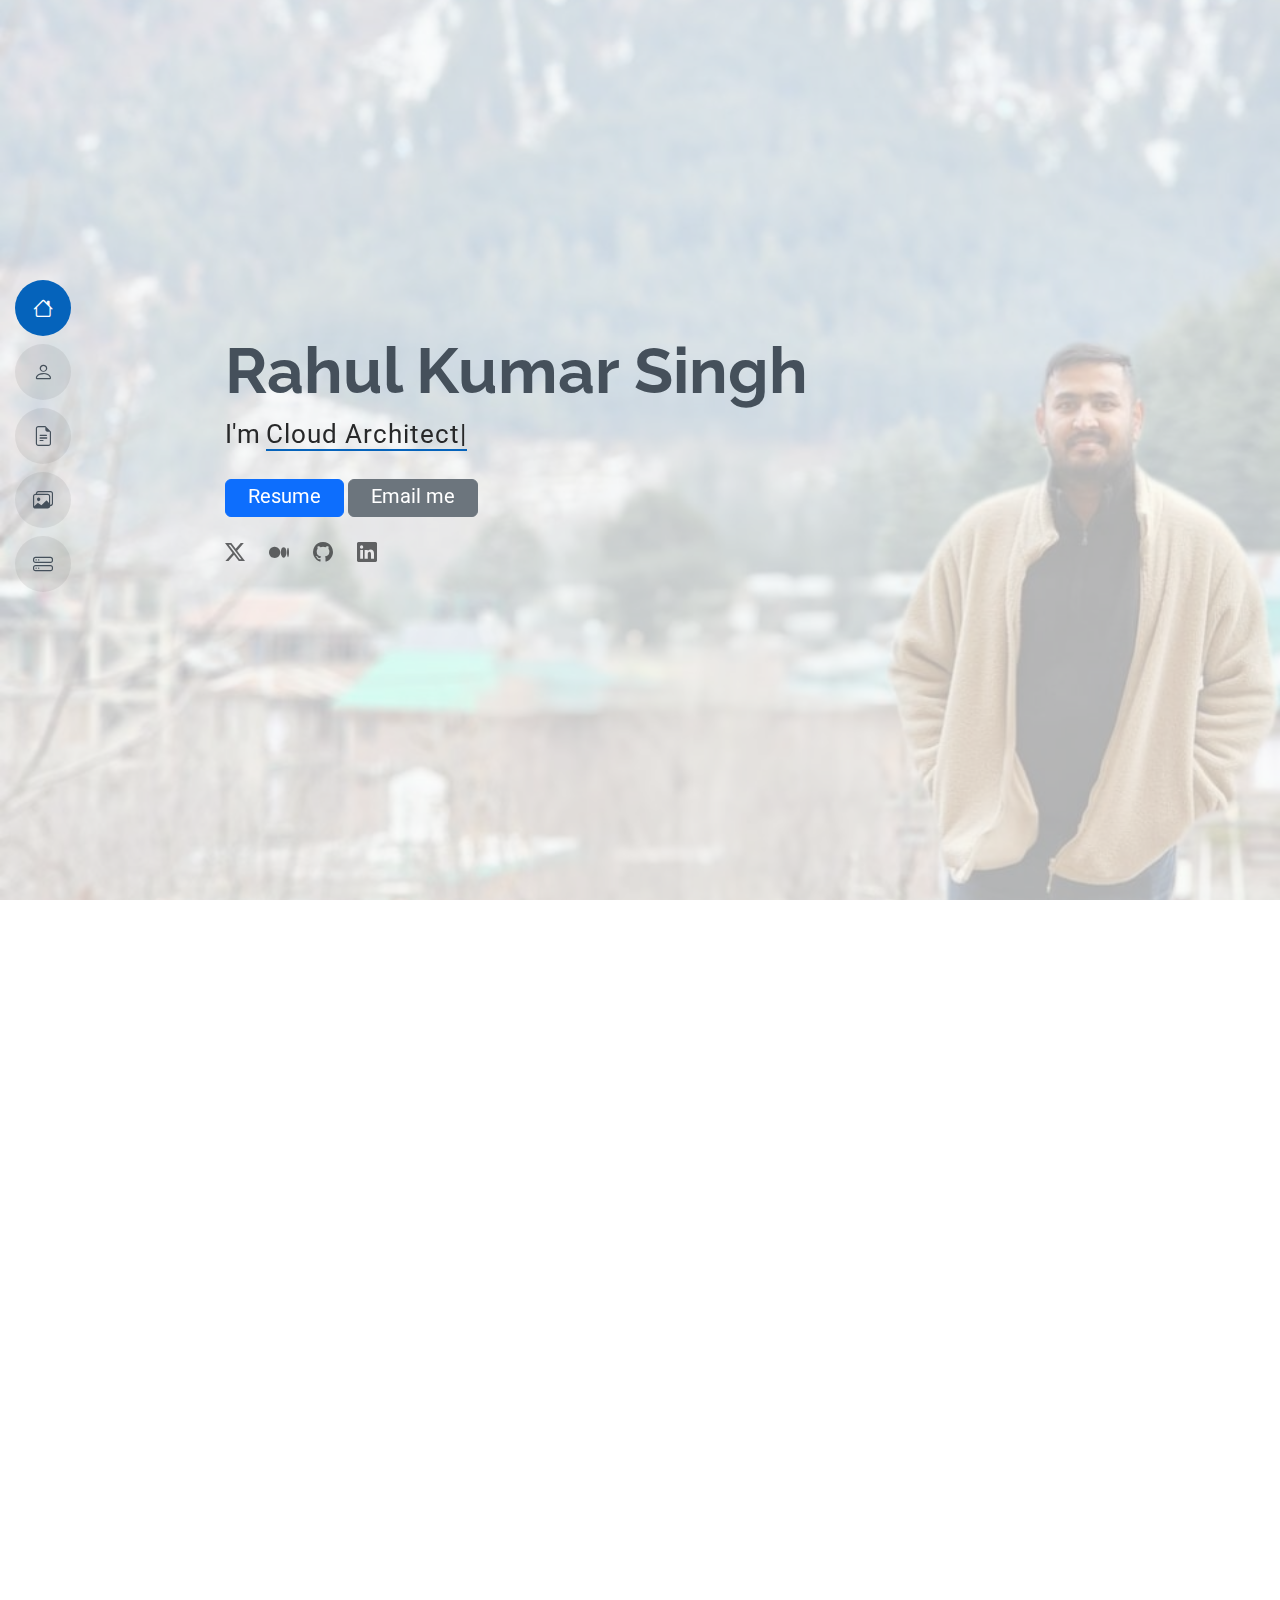
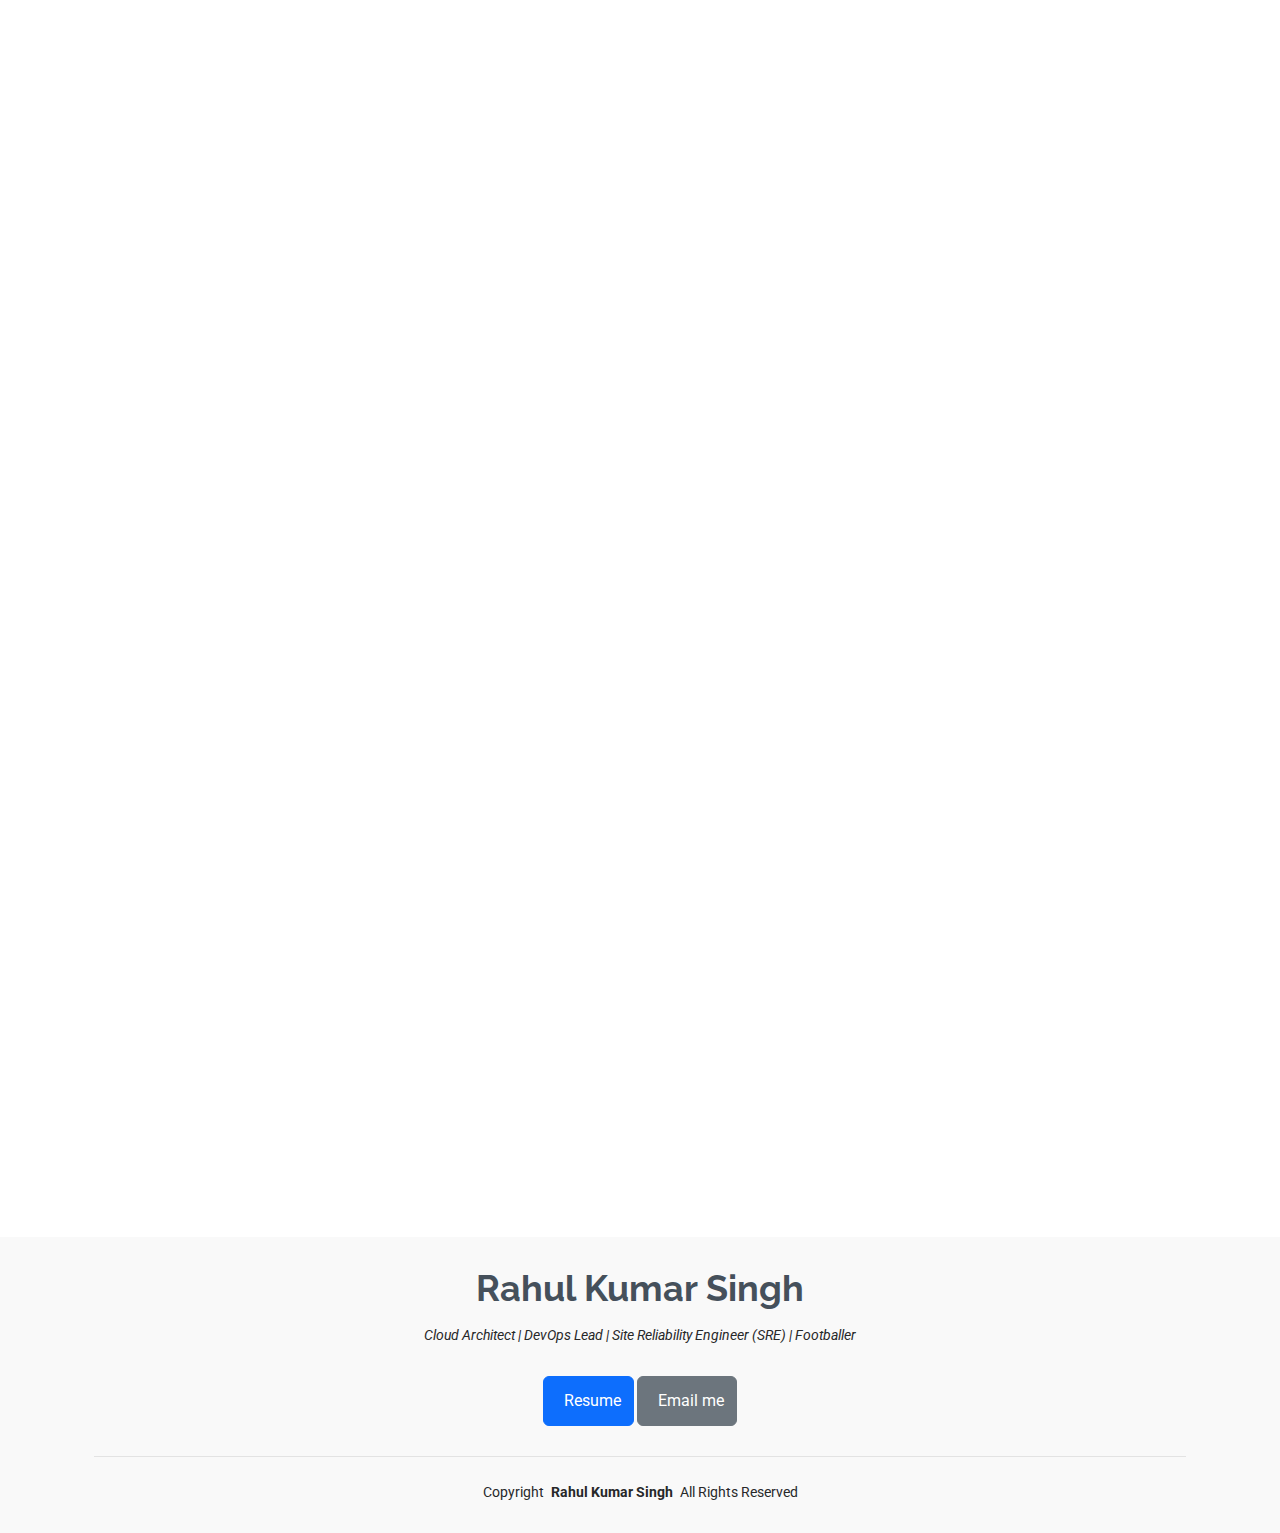
==== commit f979590d: "Update index.html" ====
--- a/index.html
+++ b/index.html
@@ -467,7 +467,7 @@
       </div>
       <div class="container">
         <div class="copyright">
-          <span>Copyright</span> <strong class="px-1 sitename">Rahul kumar Singh</strong> <span>All Rights Reserved</span>
+          <span>Copyright</span> <strong class="px-1 sitename">Rahul Kumar Singh</strong> <span>All Rights Reserved</span>
         </div>
       </div>
     </div>
